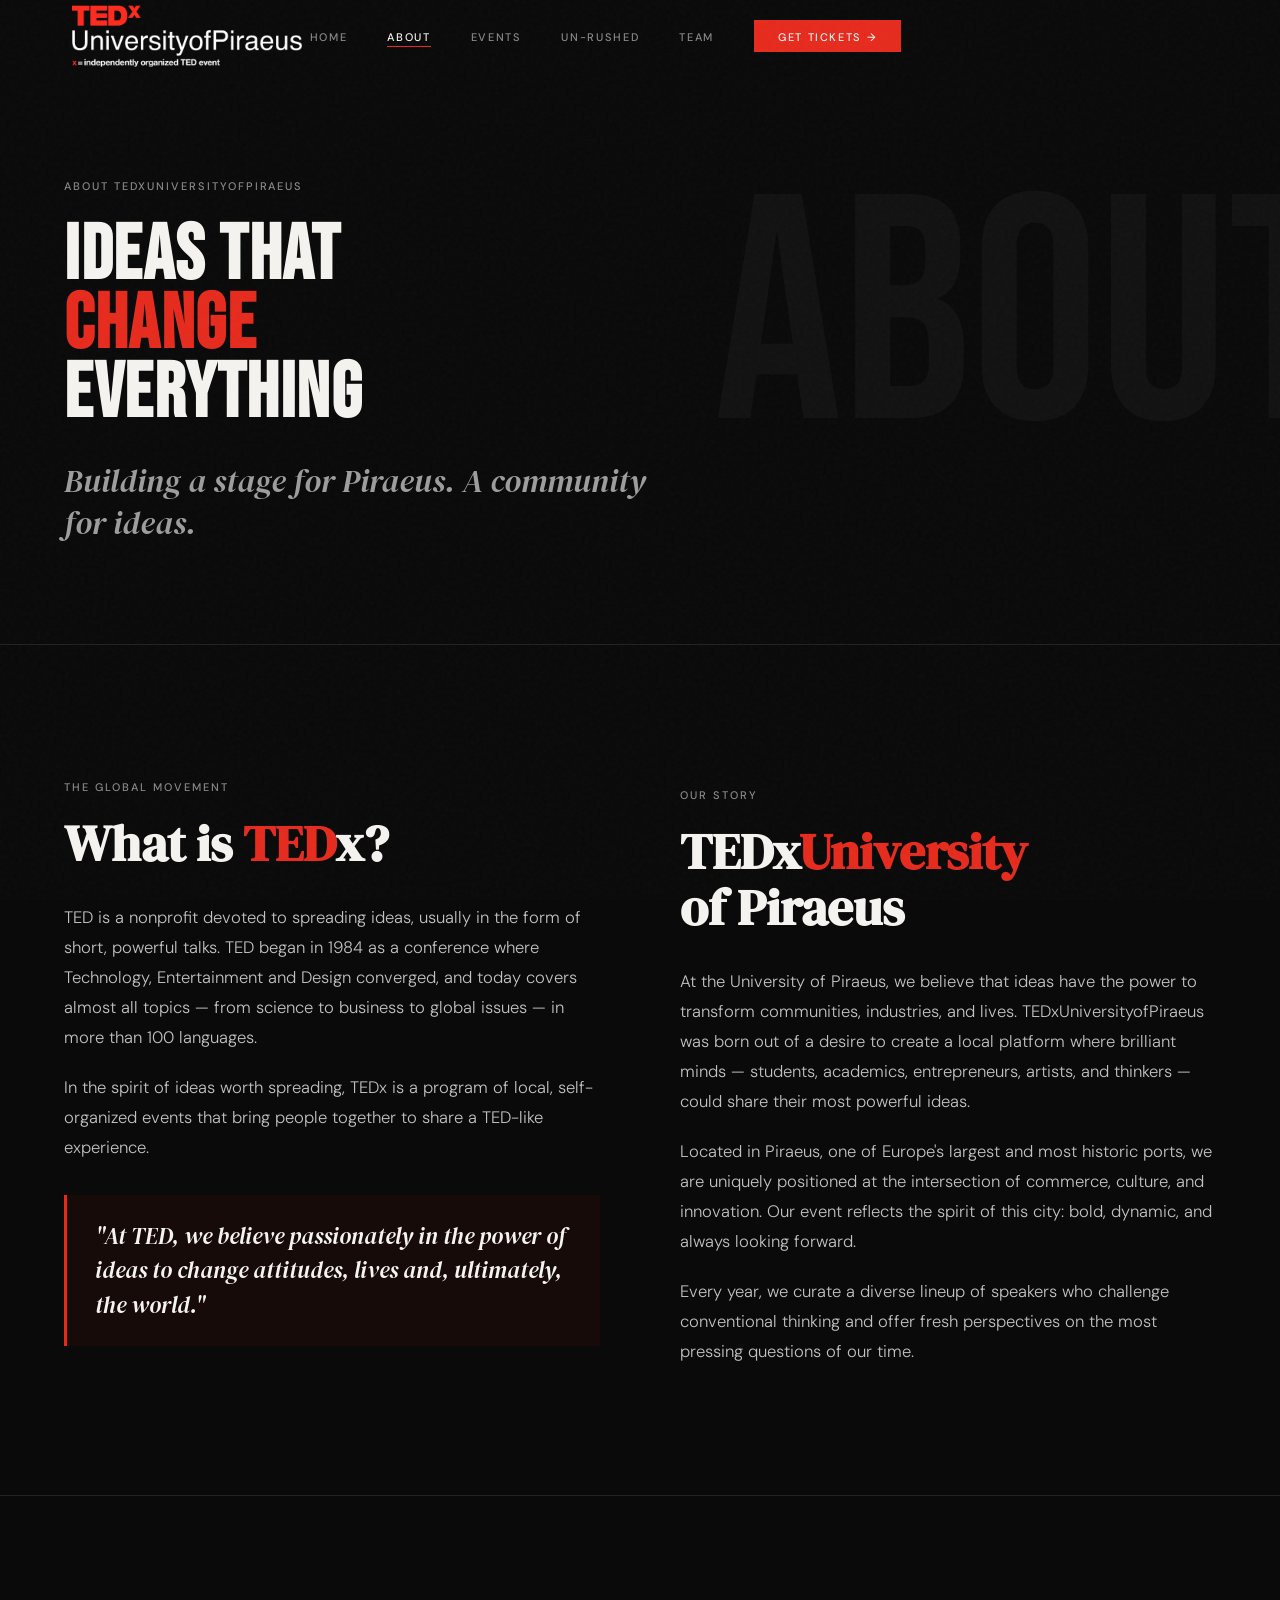
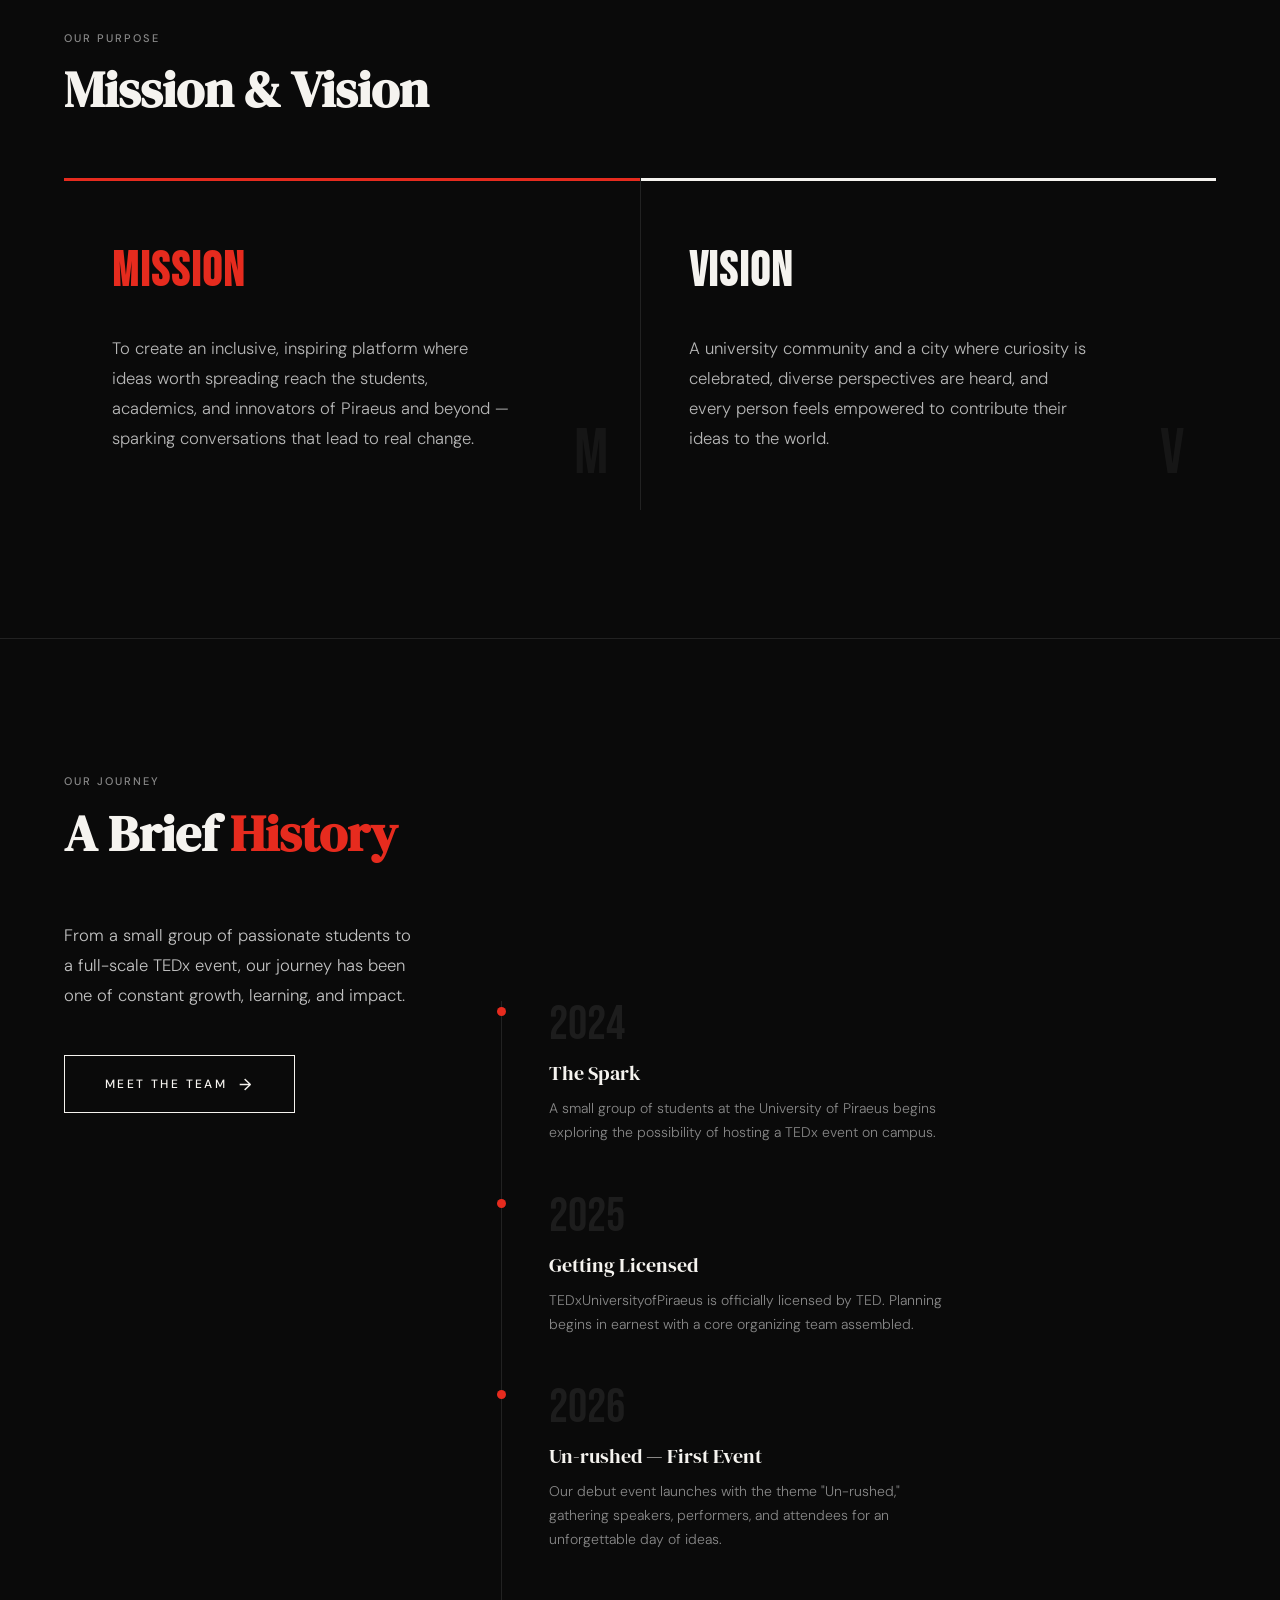
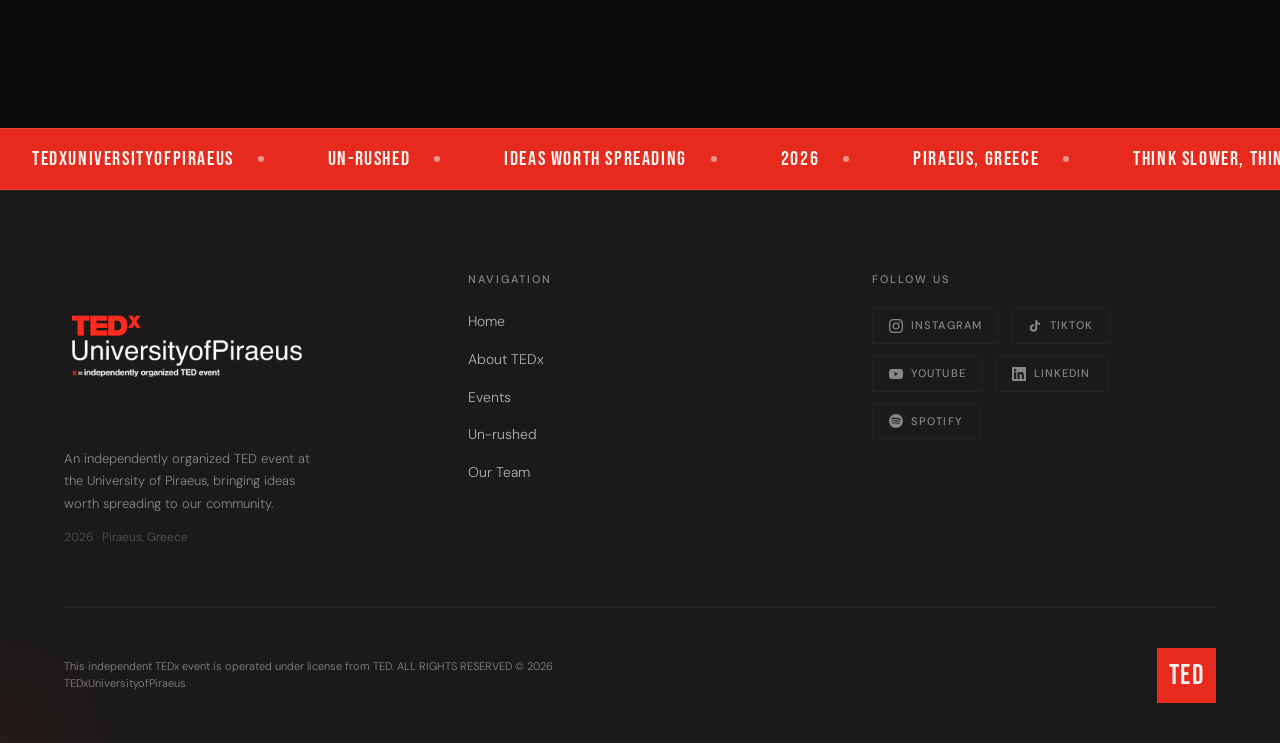
==== about.html @ e79e57e8 "Merge pull request #1 from giorgosfyls/main Add uploaded files CSS" ====
<!DOCTYPE html>
<html lang="el">
<head>
  <meta charset="UTF-8">
  <meta name="viewport" content="width=device-width, initial-scale=1.0">
  <title>About — TEDxUniversityofPiraeus 2026</title>
  <link rel="stylesheet" href="css/style.css">
  <link rel="stylesheet" href="css/about.css">
</head>
<body>

<div id="nav-placeholder"></div>

<!-- ── PAGE HERO ── -->
<section class="about-hero">
  <div class="about-hero-bg">ABOUT</div>
  <div class="container">
    <span class="t-label anim-fade-up">About TEDxUniversityofPiraeus</span>
    <h1 class="t-title anim-fade-up anim-delay-2" style="margin-top:24px; max-width:800px;">
      Ideas That<br><span style="color:var(--red);">Change</span><br>Everything
    </h1>
    <p class="t-subheading anim-fade-up anim-delay-3" style="margin-top:32px; max-width:600px; color:rgba(255,255,255,0.6);">
      Building a stage for Piraeus. A community for ideas.
    </p>
  </div>
</section>

<!-- ── WHAT IS TEDx ── -->
<section class="tedx-explain section">
  <div class="container">
    <div class="tedx-explain-grid">
      <div class="tedx-explain-left reveal">
        <span class="t-label">The Global Movement</span>
        <h2 class="t-heading" style="margin-top:16px;">What is <span style="color:var(--red);">TED</span>x?</h2>
        <p>TED is a nonprofit devoted to spreading ideas, usually in the form of short, powerful talks. TED began in 1984 as a conference where Technology, Entertainment and Design converged, and today covers almost all topics — from science to business to global issues — in more than 100 languages.</p>
        <p>In the spirit of ideas worth spreading, TEDx is a program of local, self-organized events that bring people together to share a TED-like experience.</p>
        <div class="tedx-highlight-box">
          <p>"At TED, we believe passionately in the power of ideas to change attitudes, lives and, ultimately, the world."</p>
        </div>
      </div>

      <div class="tedx-explain-right reveal" style="padding-top:8px;">
        <span class="t-label">Our Story</span>
        <h2 class="t-heading" style="margin-top:16px; margin-bottom:32px;">TEDx<span style="color:var(--red);">University</span><br>of Piraeus</h2>

        <p style="font-size:clamp(15px,1.3vw,18px);line-height:1.8;color:rgba(255,255,255,0.75);margin-bottom:20px;">
          At the University of Piraeus, we believe that ideas have the power to transform communities, industries, and lives. TEDxUniversityofPiraeus was born out of a desire to create a local platform where brilliant minds — students, academics, entrepreneurs, artists, and thinkers — could share their most powerful ideas.
        </p>
        <p style="font-size:clamp(15px,1.3vw,18px);line-height:1.8;color:rgba(255,255,255,0.75);margin-bottom:20px;">
          Located in Piraeus, one of Europe's largest and most historic ports, we are uniquely positioned at the intersection of commerce, culture, and innovation. Our event reflects the spirit of this city: bold, dynamic, and always looking forward.
        </p>
        <p style="font-size:clamp(15px,1.3vw,18px);line-height:1.8;color:rgba(255,255,255,0.75);">
          Every year, we curate a diverse lineup of speakers who challenge conventional thinking and offer fresh perspectives on the most pressing questions of our time.
        </p>
      </div>
    </div>
  </div>
</section>

<!-- ── MISSION & VISION ── -->
<section class="mission-vision section">
  <div class="container">
    <div class="reveal">
      <span class="t-label">Our Purpose</span>
      <h2 class="t-heading" style="margin-top:12px;">Mission & Vision</h2>
    </div>

    <div class="mv-grid">
      <div class="mv-card reveal">
        <div class="mv-card-icon">M</div>
        <h3>Mission</h3>
        <p>To create an inclusive, inspiring platform where ideas worth spreading reach the students, academics, and innovators of Piraeus and beyond — sparking conversations that lead to real change.</p>
      </div>
      <div class="mv-card reveal">
        <div class="mv-card-icon">V</div>
        <h3>Vision</h3>
        <p>A university community and a city where curiosity is celebrated, diverse perspectives are heard, and every person feels empowered to contribute their ideas to the world.</p>
      </div>
    </div>
  </div>
</section>

<!-- ── HISTORY ── -->
<section class="history section">
  <div class="container">
    <div class="reveal">
      <span class="t-label">Our Journey</span>
      <h2 class="t-heading" style="margin-top:12px;">A Brief <span style="color:var(--red);">History</span></h2>
    </div>

    <div class="history-intro">
      <div class="reveal">
        <p>From a small group of passionate students to a full-scale TEDx event, our journey has been one of constant growth, learning, and impact.</p>
        <a href="team.html" class="btn btn-outline btn-arrow" style="margin-top:24px;">Meet the Team</a>
      </div>

      <div class="timeline reveal">
        <div class="timeline-item">
          <div class="timeline-year">2024</div>
          <div class="timeline-title">The Spark</div>
          <div class="timeline-desc">A small group of students at the University of Piraeus begins exploring the possibility of hosting a TEDx event on campus.</div>
        </div>
        <div class="timeline-item">
          <div class="timeline-year">2025</div>
          <div class="timeline-title">Getting Licensed</div>
          <div class="timeline-desc">TEDxUniversityofPiraeus is officially licensed by TED. Planning begins in earnest with a core organizing team assembled.</div>
        </div>
        <div class="timeline-item">
          <div class="timeline-year">2026</div>
          <div class="timeline-title">Un-rushed — First Event</div>
          <div class="timeline-desc">Our debut event launches with the theme "Un-rushed," gathering speakers, performers, and attendees for an unforgettable day of ideas.</div>
        </div>
      </div>
    </div>
  </div>
</section>

<div class="ticker">
  <div class="ticker-track">
    <span class="ticker-item">TEDxUniversityofPiraeus<span class="ticker-dot"></span></span>
    <span class="ticker-item">Un-rushed<span class="ticker-dot"></span></span>
    <span class="ticker-item">Ideas Worth Spreading<span class="ticker-dot"></span></span>
    <span class="ticker-item">2026<span class="ticker-dot"></span></span>
    <span class="ticker-item">Piraeus, Greece<span class="ticker-dot"></span></span>
    <span class="ticker-item">Think Slower, Think Deeper<span class="ticker-dot"></span></span>
  </div>
</div>

<div id="footer-placeholder"></div>

<script src="js/components.js"></script>
<script src="js/main.js"></script>
</body>
</html>
---- css/style.css ----
/* =========================================
   TEDxUniversityofPiraeus — Design System
   ========================================= */

@import url('https://fonts.googleapis.com/css2?family=Bebas+Neue&family=DM+Serif+Display:ital@0;1&family=DM+Sans:ital,opsz,wght@0,9..40,300;0,9..40,400;0,9..40,500;1,9..40,300&display=swap');

:root {
  --red: #E62B1E;
  --black: #0A0A0A;
  --white: #F5F3EF;
  --gray: #1A1A1A;
  --gray-mid: #2E2E2E;
  --gray-light: #888;
  --gray-line: #222;

  --font-display: 'Bebas Neue', sans-serif;
  --font-serif: 'DM Serif Display', serif;
  --font-body: 'DM Sans', sans-serif;

  --nav-height: 72px;
  --max-width: 1400px;
  --section-pad: clamp(80px, 10vw, 160px);
}

*, *::before, *::after {
  box-sizing: border-box;
  margin: 0;
  padding: 0;
}

html {
  scroll-behavior: smooth;
  font-size: 16px;
}

/* Logo Image Custom Styles */
.nav-logo-link {
  display: flex;
  align-items: center;
  gap: 8px;
  text-decoration: none;
}

.nav-logo-img {
  padding: 8px;
  height: 150px;
  width: auto;
  display: block;
}

body {
  background: var(--black);
  color: var(--white);
  font-family: var(--font-body);
  font-weight: 300;
  line-height: 1.6;
  overflow-x: hidden;
  cursor: default;
}

::selection {
  background: var(--red);
  color: var(--white);
}

a {
  color: inherit;
  text-decoration: none;
}

img {
  max-width: 100%;
  display: block;
}

/* =========================================
   SCROLLBAR
   ========================================= */
::-webkit-scrollbar { width: 4px; }
::-webkit-scrollbar-track { background: var(--black); }
::-webkit-scrollbar-thumb { background: var(--red); }

/* =========================================
   TYPOGRAPHY SCALE
   ========================================= */
.t-hero {
  font-family: var(--font-display);
  font-size: clamp(72px, 14vw, 220px);
  line-height: 0.88;
  letter-spacing: -0.01em;
  text-transform: uppercase;
}

.t-title {
  font-family: var(--font-display);
  font-size: clamp(40px, 6vw, 100px);
  line-height: 0.9;
  letter-spacing: 0.02em;
  text-transform: uppercase;
}

.t-heading {
  font-family: var(--font-serif);
  font-size: clamp(28px, 4vw, 56px);
  line-height: 1.1;
}

.t-subheading {
  font-family: var(--font-serif);
  font-style: italic;
  font-size: clamp(20px, 2.5vw, 32px);
  line-height: 1.3;
}

.t-label {
  font-family: var(--font-body);
  font-size: 11px;
  font-weight: 500;
  letter-spacing: 0.18em;
  text-transform: uppercase;
  color: var(--gray-light);
}

.t-body {
  font-family: var(--font-body);
  font-size: clamp(15px, 1.2vw, 18px);
  line-height: 1.75;
  font-weight: 300;
}

/* =========================================
   LAYOUT UTILITIES
   ========================================= */
.container {
  max-width: var(--max-width);
  margin: 0 auto;
  padding: 0 clamp(20px, 5vw, 80px);
}

.section {
  padding: var(--section-pad) 0;
}

.grid-2 {
  display: grid;
  grid-template-columns: 1fr 1fr;
  gap: 40px;
}

.grid-3 {
  display: grid;
  grid-template-columns: repeat(3, 1fr);
  gap: 24px;
}

.flex-between {
  display: flex;
  justify-content: space-between;
  align-items: center;
}

/* =========================================
   NAVBAR
   ========================================= */
.navbar {
  position: fixed;
  top: 0;
  left: 0;
  right: 0;
  z-index: 1000;
  height: var(--nav-height);
  display: flex;
  align-items: center;
  padding: 0 clamp(20px, 5vw, 80px);
  transition: background 0.4s ease, border-color 0.4s ease;
  border-bottom: 1px solid transparent;
}

.navbar.scrolled {
  background: rgba(10, 10, 10, 0.95);
  backdrop-filter: blur(12px);
  border-color: var(--gray-line);
}

.nav-logo {
  display: flex;
  align-items: center;
  gap: 12px;
}

.nav-logo-ted {
  background: var(--red);
  color: var(--white);
  font-family: var(--font-display);
  font-size: 18px;
  letter-spacing: 0.05em;
  padding: 4px 10px 2px;
  line-height: 1;
}

.nav-logo-x {
  font-family: var(--font-display);
  font-size: 22px;
  color: var(--white);
  letter-spacing: 0.1em;
}

.nav-logo-name {
  font-family: var(--font-body);
  font-size: 11px;
  font-weight: 500;
  letter-spacing: 0.12em;
  text-transform: uppercase;
  color: var(--gray-light);
  line-height: 1.3;
  max-width: 120px;
}

.nav-links {
  display: flex;
  align-items: center;
  gap: 40px;
  list-style: none;
}

.nav-links a {
  font-size: 11px;
  font-weight: 500;
  letter-spacing: 0.15em;
  text-transform: uppercase;
  color: var(--gray-light);
  transition: color 0.2s;
  position: relative;
}

.nav-links a::after {
  content: '';
  position: absolute;
  bottom: -3px;
  left: 0;
  width: 0;
  height: 1px;
  background: var(--red);
  transition: width 0.3s ease;
}

.nav-links a:hover,
.nav-links a.active {
  color: var(--white);
}

.nav-links a:hover::after,
.nav-links a.active::after {
  width: 100%;
}

.nav-cta {
  background: var(--red);
  color: var(--white) !important;
  padding: 10px 24px 8px !important;
  font-size: 11px;
  letter-spacing: 0.15em;
  text-transform: uppercase;
  font-weight: 500;
  transition: background 0.2s !important;
}

.nav-cta::after { display: none !important; }
.nav-cta:hover { background: #c0241a !important; color: var(--white) !important; }

/* Hamburger */
.nav-hamburger {
  display: none;
  flex-direction: column;
  gap: 5px;
  cursor: pointer;
  padding: 8px;
  background: none;
  border: none;
}

.nav-hamburger span {
  display: block;
  width: 24px;
  height: 1.5px;
  background: var(--white);
  transition: all 0.3s ease;
}

.nav-hamburger.open span:nth-child(1) { transform: translateY(6.5px) rotate(45deg); }
.nav-hamburger.open span:nth-child(2) { opacity: 0; }
.nav-hamburger.open span:nth-child(3) { transform: translateY(-6.5px) rotate(-45deg); }

/* Mobile menu */
.nav-mobile {
  display: none;
  position: fixed;
  top: var(--nav-height);
  left: 0;
  right: 0;
  bottom: 0;
  background: var(--black);
  z-index: 999;
  padding: 60px clamp(20px, 5vw, 80px);
  flex-direction: column;
  gap: 32px;
  opacity: 0;
  pointer-events: none;
  transition: opacity 0.3s ease;
}

.nav-mobile.open {
  display: flex;
  opacity: 1;
  pointer-events: all;
}

.nav-mobile a {
  font-family: var(--font-display);
  font-size: clamp(48px, 10vw, 80px);
  letter-spacing: 0.04em;
  text-transform: uppercase;
  color: var(--white);
  transition: color 0.2s;
  line-height: 1;
}

.nav-mobile a:hover { color: var(--red); }

/* =========================================
   BUTTONS
   ========================================= */
.btn {
  display: inline-flex;
  align-items: center;
  gap: 12px;
  padding: 16px 40px 14px;
  font-family: var(--font-body);
  font-size: 12px;
  font-weight: 500;
  letter-spacing: 0.2em;
  text-transform: uppercase;
  cursor: pointer;
  border: none;
  transition: all 0.3s ease;
  position: relative;
  overflow: hidden;
}

.btn-primary {
  background: var(--red);
  color: var(--white);
}

.btn-primary:hover {
  background: #c0241a;
  transform: translateY(-2px);
}

.btn-outline {
  background: transparent;
  color: var(--white);
  border: 1px solid var(--white);
}

.btn-outline:hover {
  background: var(--white);
  color: var(--black);
  transform: translateY(-2px);
}

.btn-arrow::after {
  content: '→';
  font-size: 16px;
  transition: transform 0.2s;
}

.btn-arrow:hover::after {
  transform: translateX(4px);
}

/* =========================================
   DIVIDER
   ========================================= */
.divider {
  width: 100%;
  height: 1px;
  background: var(--gray-line);
}

/* =========================================
   RED ACCENT LINE
   ========================================= */
.red-line {
  display: block;
  width: 48px;
  height: 3px;
  background: var(--red);
  margin-bottom: 24px;
}

/* =========================================
   SECTION LABEL
   ========================================= */
.section-label {
  display: flex;
  align-items: center;
  gap: 16px;
  margin-bottom: 48px;
}

.section-label::before {
  content: '';
  display: block;
  width: 32px;
  height: 2px;
  background: var(--red);
}

/* =========================================
   CARDS
   ========================================= */
.card {
  border: 1px solid var(--gray-line);
  padding: 40px 32px;
  position: relative;
  overflow: hidden;
  transition: border-color 0.3s ease, transform 0.3s ease;
}

.card::before {
  content: '';
  position: absolute;
  top: 0;
  left: 0;
  width: 3px;
  height: 0;
  background: var(--red);
  transition: height 0.4s ease;
}

.card:hover {
  border-color: var(--gray-mid);
  transform: translateY(-4px);
}

.card:hover::before {
  height: 100%;
}

/* =========================================
   FOOTER
   ========================================= */
.footer {
  background: var(--gray);
  border-top: 1px solid var(--gray-line);
  padding: 80px 0 40px;
}

.footer-top {
  display: grid;
  grid-template-columns: 1fr 1fr 1fr;
  gap: 60px;
  padding-bottom: 60px;
  border-bottom: 1px solid var(--gray-line);
  margin-bottom: 40px;
}

.footer-brand .nav-logo {
  margin-bottom: 20px;
}

.footer-brand p {
  font-size: 13px;
  color: var(--gray-light);
  line-height: 1.7;
  max-width: 260px;
}

.footer-nav h4 {
  font-size: 11px;
  font-weight: 500;
  letter-spacing: 0.18em;
  text-transform: uppercase;
  color: var(--gray-light);
  margin-bottom: 20px;
}

.footer-nav ul {
  list-style: none;
  display: flex;
  flex-direction: column;
  gap: 12px;
}

.footer-nav ul a {
  font-size: 14px;
  color: var(--white);
  opacity: 0.7;
  transition: opacity 0.2s, color 0.2s;
}

.footer-nav ul a:hover {
  opacity: 1;
  color: var(--red);
}

.footer-social h4 {
  font-size: 11px;
  font-weight: 500;
  letter-spacing: 0.18em;
  text-transform: uppercase;
  color: var(--gray-light);
  margin-bottom: 20px;
}

.social-links {
  display: flex;
  flex-wrap: wrap;
  gap: 12px;
}

.social-link {
  display: flex;
  align-items: center;
  gap: 8px;
  padding: 8px 16px;
  border: 1px solid var(--gray-line);
  font-size: 11px;
  font-weight: 500;
  letter-spacing: 0.1em;
  text-transform: uppercase;
  color: var(--gray-light);
  transition: all 0.2s;
}

.social-link:hover {
  border-color: var(--red);
  color: var(--white);
  background: rgba(230, 43, 30, 0.1);
}

.footer-bottom {
  display: flex;
  justify-content: space-between;
  align-items: center;
  gap: 20px;
  flex-wrap: wrap;
}

.footer-copy {
  font-size: 11px;
  color: var(--gray-light);
  line-height: 1.6;
  max-width: 600px;
}

.footer-ted-badge {
  background: var(--red);
  color: var(--white);
  font-family: var(--font-display);
  font-size: 28px;
  padding: 6px 12px 4px;
  letter-spacing: 0.05em;
  flex-shrink: 0;
}

/* =========================================
   PAGE HERO (inner pages)
   ========================================= */
.page-hero {
  padding-top: calc(var(--nav-height) + 80px);
  padding-bottom: 80px;
  border-bottom: 1px solid var(--gray-line);
  position: relative;
  overflow: hidden;
}

.page-hero-bg-text {
  position: absolute;
  right: -2%;
  top: 50%;
  transform: translateY(-50%);
  font-family: var(--font-display);
  font-size: clamp(120px, 20vw, 300px);
  color: rgba(255,255,255,0.03);
  line-height: 1;
  pointer-events: none;
  user-select: none;
  white-space: nowrap;
}

/* =========================================
   ANIMATIONS
   ========================================= */
@keyframes fadeUp {
  from { opacity: 0; transform: translateY(30px); }
  to { opacity: 1; transform: translateY(0); }
}

@keyframes fadeIn {
  from { opacity: 0; }
  to { opacity: 1; }
}

@keyframes lineExpand {
  from { width: 0; }
  to { width: 100%; }
}

@keyframes tickerScroll {
  from { transform: translateX(0); }
  to { transform: translateX(-50%); }
}

.anim-fade-up {
  opacity: 0;
  animation: fadeUp 0.8s ease forwards;
}

.anim-delay-1 { animation-delay: 0.1s; }
.anim-delay-2 { animation-delay: 0.2s; }
.anim-delay-3 { animation-delay: 0.3s; }
.anim-delay-4 { animation-delay: 0.4s; }
.anim-delay-5 { animation-delay: 0.5s; }
.anim-delay-6 { animation-delay: 0.6s; }
.anim-delay-7 { animation-delay: 0.7s; }

/* Scroll reveal */
.reveal {
  opacity: 0;
  transform: translateY(40px);
  transition: opacity 0.7s ease, transform 0.7s ease;
}

.reveal.visible {
  opacity: 1;
  transform: translateY(0);
}

/* =========================================
   TICKER
   ========================================= */
.ticker {
  background: var(--red);
  overflow: hidden;
  padding: 14px 0;
  border-top: 1px solid rgba(255,255,255,0.1);
  border-bottom: 1px solid rgba(255,255,255,0.1);
}

.ticker-track {
  display: flex;
  gap: 0;
  animation: tickerScroll 20s linear infinite;
  white-space: nowrap;
}

.ticker-item {
  font-family: var(--font-display);
  font-size: 20px;
  letter-spacing: 0.08em;
  text-transform: uppercase;
  padding: 0 32px;
  display: flex;
  align-items: center;
  gap: 24px;
  color: var(--white);
}

.ticker-dot {
  width: 6px;
  height: 6px;
  border-radius: 50%;
  background: rgba(255,255,255,0.5);
  flex-shrink: 0;
}

/* =========================================
   NOISE OVERLAY
   ========================================= */
body::after {
  content: '';
  position: fixed;
  inset: 0;
  background-image: url("data:image/svg+xml,%3Csvg viewBox='0 0 256 256' xmlns='http://www.w3.org/2000/svg'%3E%3Cfilter id='noise'%3E%3CfeTurbulence type='fractalNoise' baseFrequency='0.9' numOctaves='4' stitchTiles='stitch'/%3E%3C/filter%3E%3Crect width='100%25' height='100%25' filter='url(%23noise)' opacity='1'/%3E%3C/svg%3E");
  opacity: 0.025;
  pointer-events: none;
  z-index: 9999;
}

/* =========================================
   RESPONSIVE
   ========================================= */
@media (max-width: 1024px) {
  .grid-3 { grid-template-columns: 1fr 1fr; }
  .footer-top { grid-template-columns: 1fr 1fr; }
  .footer-top > *:last-child { grid-column: 1 / -1; }
}

@media (max-width: 768px) {
  .grid-2, .grid-3 { grid-template-columns: 1fr; }
  .nav-links, .nav-cta-wrap { display: none; }
  .nav-hamburger { display: flex; }
  .footer-top { grid-template-columns: 1fr; gap: 40px; }
  .footer-bottom { flex-direction: column; align-items: flex-start; gap: 16px; }
}
---- css/about.css ----
.about-hero {
      padding-top: calc(var(--nav-height) + 100px);
      padding-bottom: 100px;
      border-bottom: 1px solid var(--gray-line);
      position: relative;
      overflow: hidden;
    }

    .about-hero-bg {
      position: absolute;
      right: -5%;
      top: 50%;
      transform: translateY(-50%);
      font-family: var(--font-display);
      font-size: clamp(160px, 25vw, 380px);
      color: rgba(255,255,255,0.03);
      line-height: 1;
      pointer-events: none;
      white-space: nowrap;
    }

    /* WHAT IS TEDx */
    .tedx-explain {
      padding: var(--section-pad) 0;
      border-bottom: 1px solid var(--gray-line);
    }

    .tedx-explain-grid {
      display: grid;
      grid-template-columns: 1fr 1fr;
      gap: 80px;
      align-items: start;
    }

    .tedx-explain-left h2 {
      margin-bottom: 32px;
    }

    .tedx-explain-left p {
      font-size: clamp(15px, 1.3vw, 18px);
      line-height: 1.8;
      color: rgba(255,255,255,0.75);
      margin-bottom: 20px;
    }

    .tedx-highlight-box {
      border-left: 3px solid var(--red);
      padding: 24px 28px;
      background: rgba(230, 43, 30, 0.06);
      margin-top: 32px;
    }

    .tedx-highlight-box p {
      font-family: var(--font-serif);
      font-style: italic;
      font-size: clamp(18px, 1.8vw, 24px);
      line-height: 1.5;
      color: var(--white);
      margin: 0;
    }

    /* About UniPiraeus */
    .about-unipiraeus {
      padding: var(--section-pad) 0;
      border-bottom: 1px solid var(--gray-line);
      background: rgba(255,255,255,0.01);
    }

    /* Mission Vision */
    .mission-vision {
      padding: var(--section-pad) 0;
      border-bottom: 1px solid var(--gray-line);
    }

    .mv-grid {
      display: grid;
      grid-template-columns: 1fr 1fr;
      gap: 1px;
      background: var(--gray-line);
      margin-top: 60px;
    }

    .mv-card {
      background: var(--black);
      padding: 56px 48px;
      position: relative;
      overflow: hidden;
    }

    .mv-card::before {
      content: '';
      position: absolute;
      top: 0;
      left: 0;
      right: 0;
      height: 3px;
    }

    .mv-card:first-child::before { background: var(--red); }
    .mv-card:last-child::before { background: var(--white); }

    .mv-card-icon {
      font-family: var(--font-display);
      font-size: 64px;
      color: rgba(255,255,255,0.05);
      line-height: 1;
      position: absolute;
      bottom: 24px;
      right: 32px;
    }

    .mv-card h3 {
      font-family: var(--font-display);
      font-size: 48px;
      letter-spacing: 0.04em;
      text-transform: uppercase;
      margin-bottom: 24px;
      color: var(--red);
    }

    .mv-card:last-child h3 { color: var(--white); }

    .mv-card p {
      font-size: clamp(15px, 1.3vw, 18px);
      line-height: 1.8;
      color: rgba(255,255,255,0.7);
      max-width: 400px;
    }

    /* History */
    .history {
      padding: var(--section-pad) 0;
    }

    .history-intro {
      display: grid;
      grid-template-columns: 1fr 2fr;
      gap: 80px;
      align-items: start;
      margin-top: 60px;
    }

    .history-intro p {
      font-size: clamp(15px, 1.3vw, 18px);
      line-height: 1.8;
      color: rgba(255,255,255,0.75);
      margin-bottom: 20px;
    }

    .timeline {
      margin-top: 80px;
      position: relative;
    }

    .timeline::before {
      content: '';
      position: absolute;
      left: 0;
      top: 0;
      bottom: 0;
      width: 1px;
      background: var(--gray-line);
    }

    .timeline-item {
      padding-left: 48px;
      padding-bottom: 48px;
      position: relative;
    }

    .timeline-item::before {
      content: '';
      position: absolute;
      left: -4px;
      top: 6px;
      width: 9px;
      height: 9px;
      border-radius: 50%;
      background: var(--red);
    }

    .timeline-year {
      font-family: var(--font-display);
      font-size: 48px;
      color: rgba(255,255,255,0.08);
      line-height: 1;
      margin-bottom: 8px;
    }

    .timeline-title {
      font-family: var(--font-serif);
      font-size: 20px;
      color: var(--white);
      margin-bottom: 8px;
    }

    .timeline-desc {
      font-size: 14px;
      color: var(--gray-light);
      line-height: 1.7;
      max-width: 400px;
    }

    @media (max-width: 768px) {
      .tedx-explain-grid { grid-template-columns: 1fr; gap: 48px; }
      .mv-grid { grid-template-columns: 1fr; }
      .history-intro { grid-template-columns: 1fr; gap: 40px; }
    }
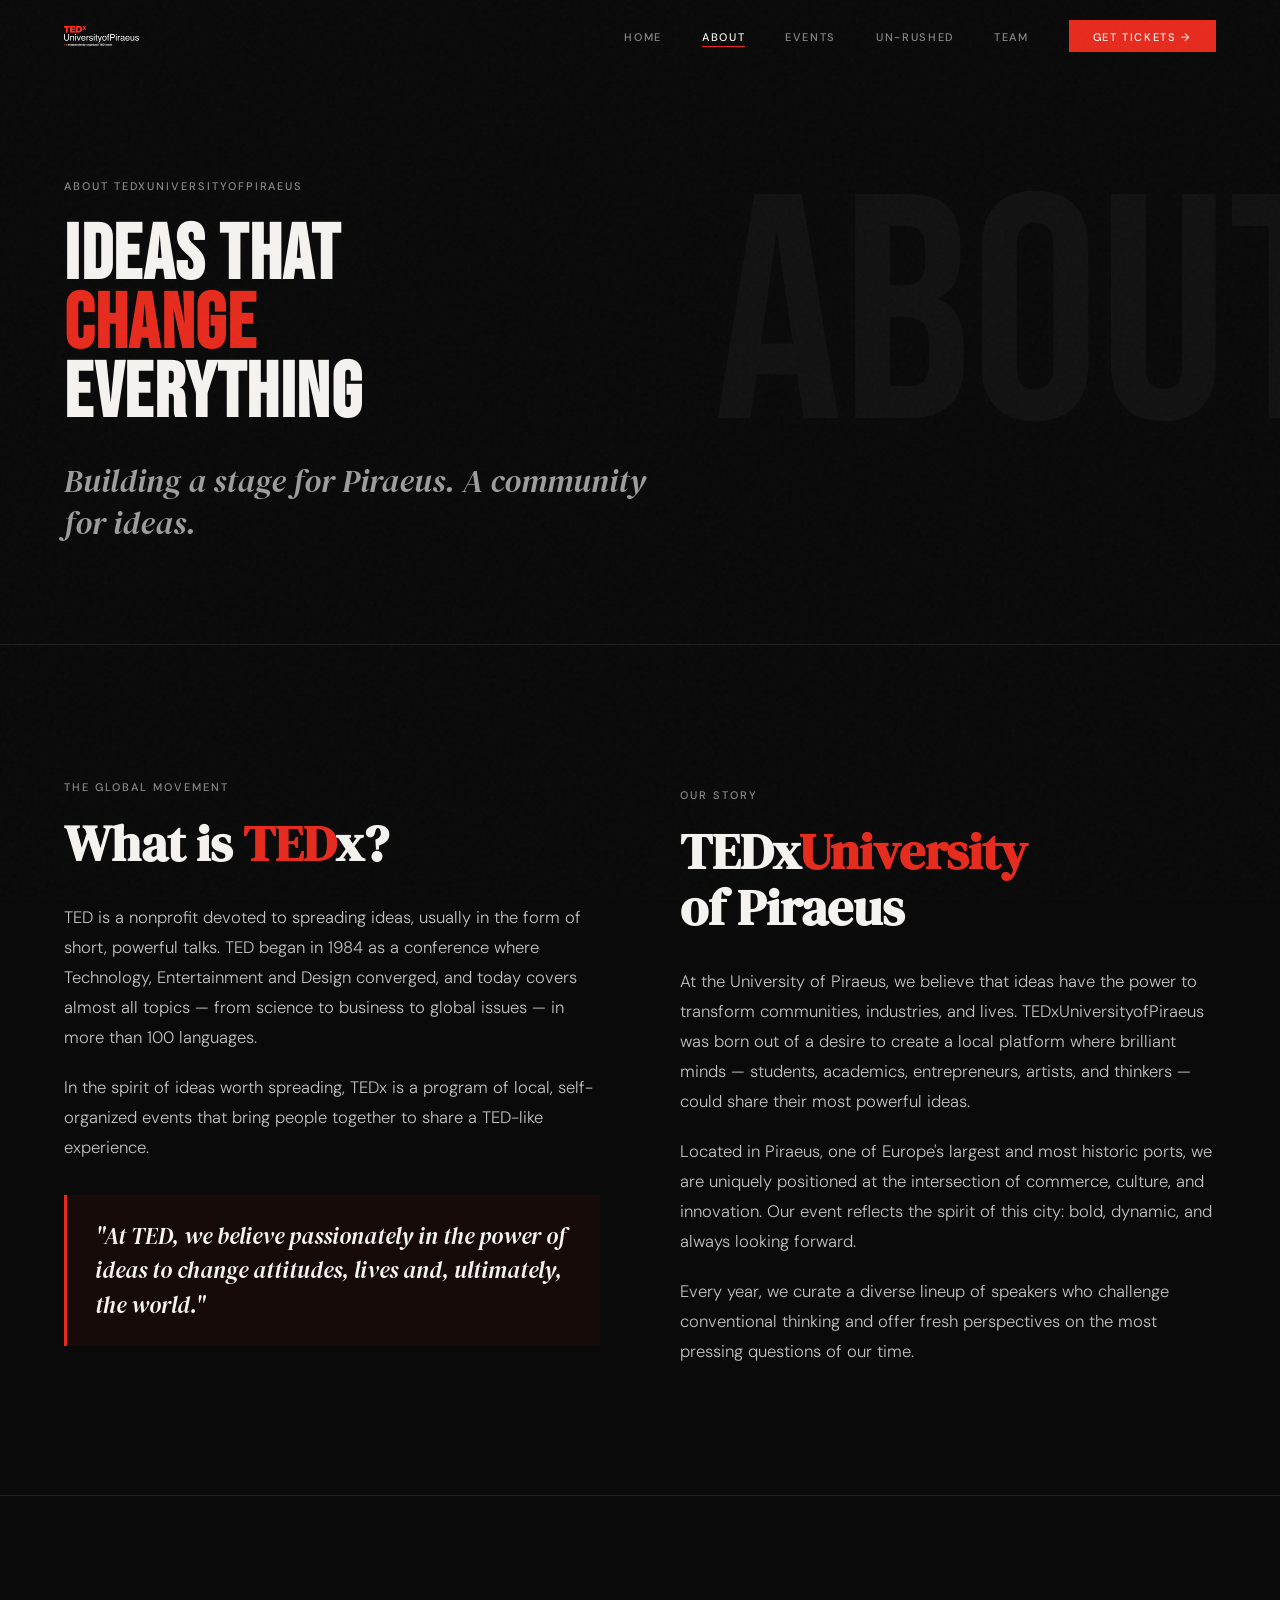
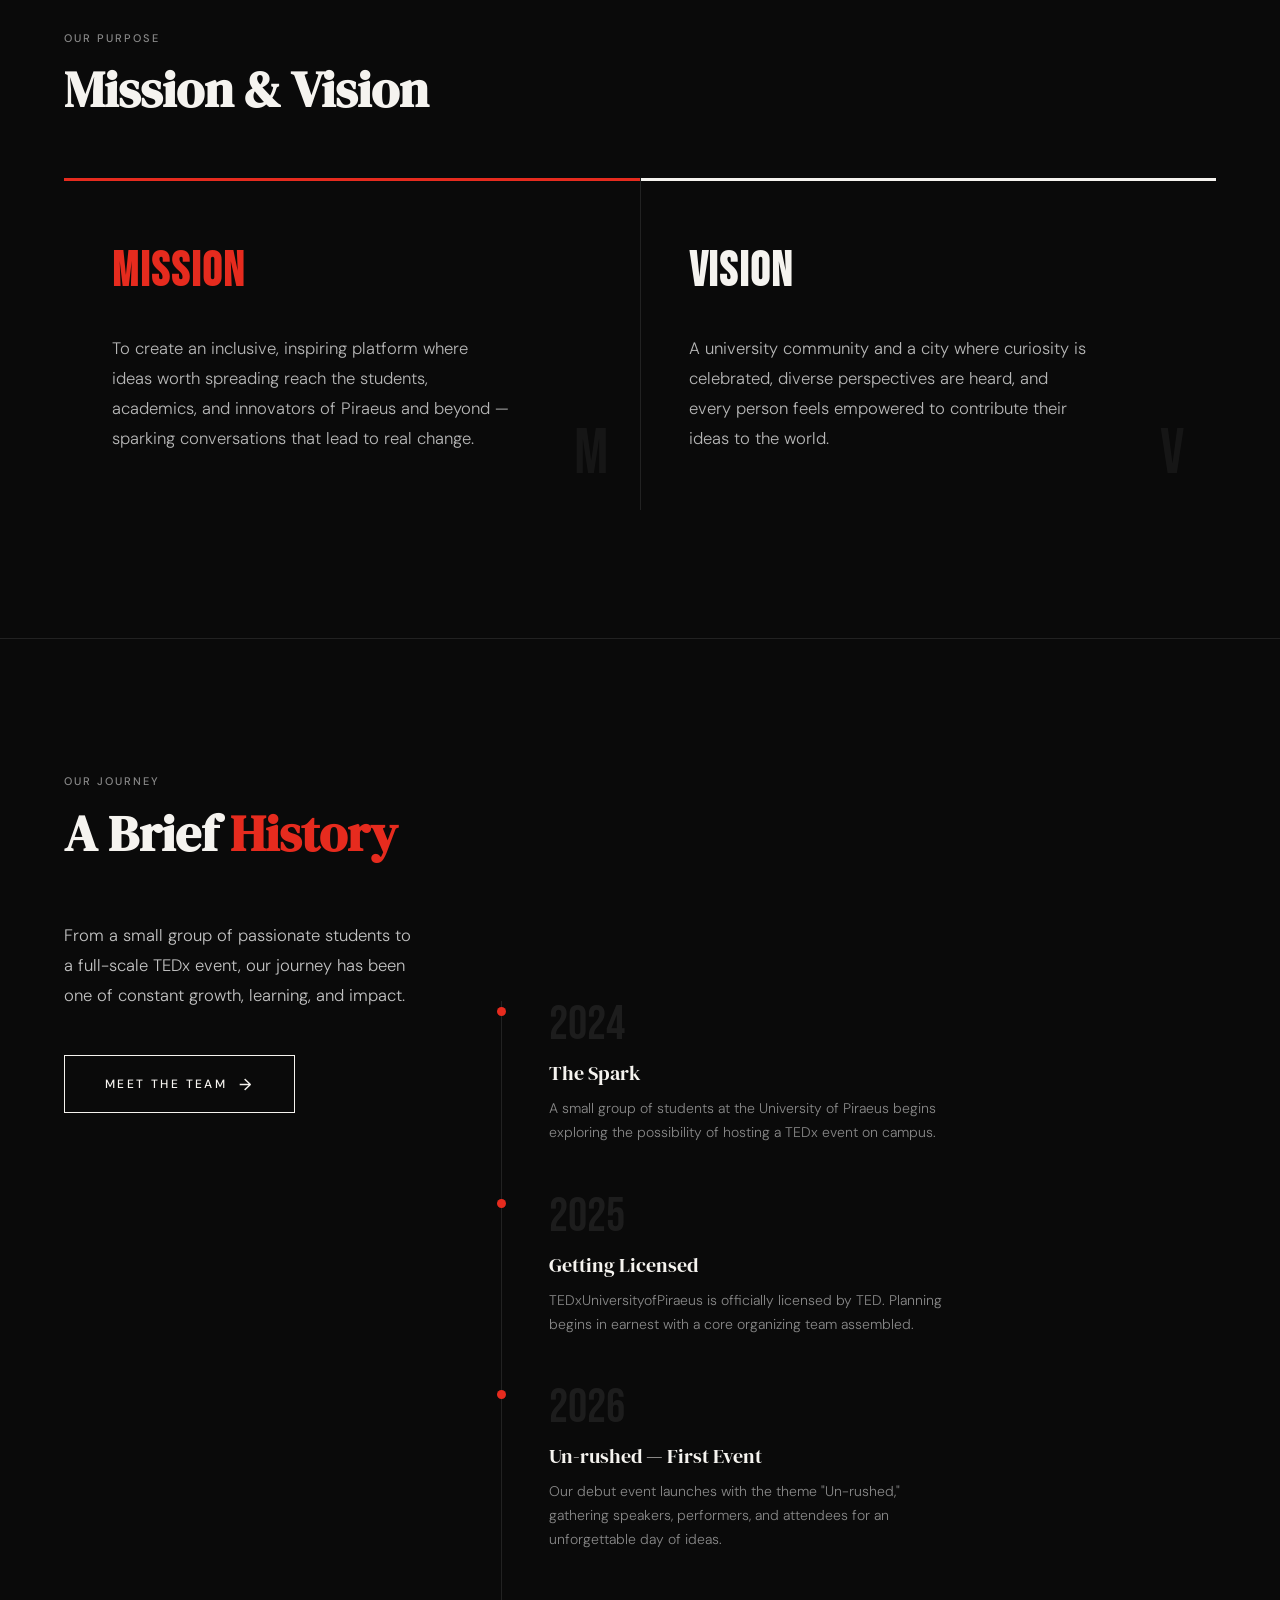
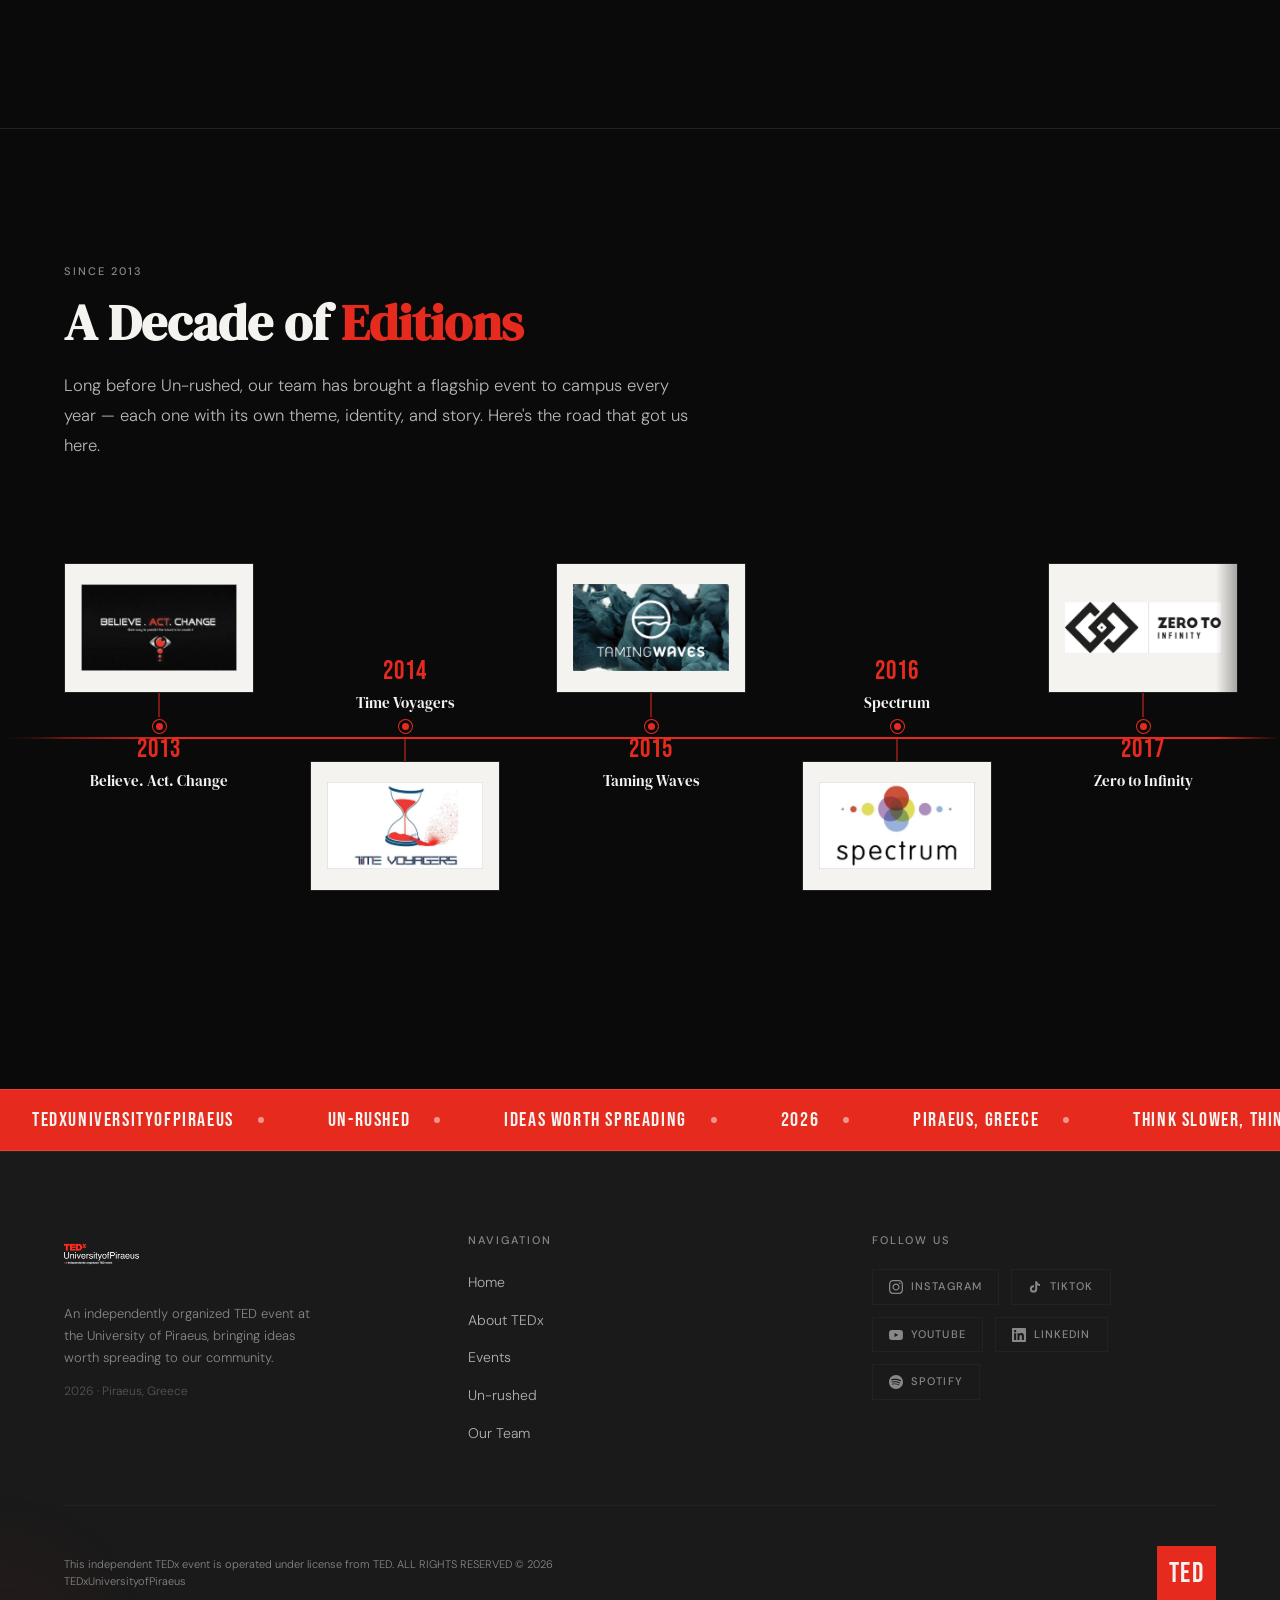
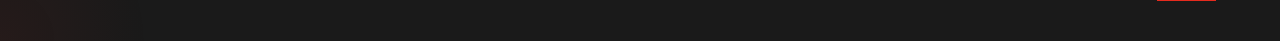
==== commit 6310dd8c: "team & timeline changes" ====
--- a/about.html
+++ b/about.html
@@ -115,6 +115,197 @@
   </div>
 </section>
 
+<!-- ── CHRONOLOGY ── -->
+<section class="chrono section">
+  <div class="container">
+    <div class="reveal chrono-heading">
+      <span class="t-label">Since 2013</span>
+      <h2 class="t-heading" style="margin-top:12px;">A Decade of <span style="color:var(--red);">Editions</span></h2>
+      <p>Long before Un-rushed, our team has brought a flagship event to campus every year — each one with its own theme, identity, and story. Here's the road that got us here.</p>
+    </div>
+  </div>
+
+  <div class="chrono-scroll reveal">
+    <div class="chrono-track">
+      <div class="chrono-line"></div>
+
+      <div class="chrono-item">
+        <div class="chrono-slot chrono-slot-top">
+          <div class="chrono-card"><img src="images/timeline/2013.jpg" alt="Believe. Act. Change — 2013" loading="lazy"></div>
+          <div class="chrono-stem"></div>
+        </div>
+        <div class="chrono-dot-row"><div class="chrono-dot"></div></div>
+        <div class="chrono-slot chrono-slot-bottom">
+          <div class="chrono-label">
+            <div class="chrono-year">2013</div>
+            <div class="chrono-caption">Believe. Act. Change</div>
+          </div>
+        </div>
+      </div>
+
+      <div class="chrono-item">
+        <div class="chrono-slot chrono-slot-top">
+          <div class="chrono-label">
+            <div class="chrono-year">2014</div>
+            <div class="chrono-caption">Time Voyagers</div>
+          </div>
+        </div>
+        <div class="chrono-dot-row"><div class="chrono-dot"></div></div>
+        <div class="chrono-slot chrono-slot-bottom">
+          <div class="chrono-stem"></div>
+          <div class="chrono-card"><img src="images/timeline/2014.jpg" alt="Time Voyagers — 2014" loading="lazy"></div>
+        </div>
+      </div>
+
+      <div class="chrono-item">
+        <div class="chrono-slot chrono-slot-top">
+          <div class="chrono-card"><img src="images/timeline/2015.jpg" alt="Taming Waves — 2015" loading="lazy"></div>
+          <div class="chrono-stem"></div>
+        </div>
+        <div class="chrono-dot-row"><div class="chrono-dot"></div></div>
+        <div class="chrono-slot chrono-slot-bottom">
+          <div class="chrono-label">
+            <div class="chrono-year">2015</div>
+            <div class="chrono-caption">Taming Waves</div>
+          </div>
+        </div>
+      </div>
+
+      <div class="chrono-item">
+        <div class="chrono-slot chrono-slot-top">
+          <div class="chrono-label">
+            <div class="chrono-year">2016</div>
+            <div class="chrono-caption">Spectrum</div>
+          </div>
+        </div>
+        <div class="chrono-dot-row"><div class="chrono-dot"></div></div>
+        <div class="chrono-slot chrono-slot-bottom">
+          <div class="chrono-stem"></div>
+          <div class="chrono-card"><img src="images/timeline/2016.jpg" alt="Spectrum — 2016" loading="lazy"></div>
+        </div>
+      </div>
+
+      <div class="chrono-item">
+        <div class="chrono-slot chrono-slot-top">
+          <div class="chrono-card"><img src="images/timeline/2017.jpg" alt="Zero to Infinity — 2017" loading="lazy"></div>
+          <div class="chrono-stem"></div>
+        </div>
+        <div class="chrono-dot-row"><div class="chrono-dot"></div></div>
+        <div class="chrono-slot chrono-slot-bottom">
+          <div class="chrono-label">
+            <div class="chrono-year">2017</div>
+            <div class="chrono-caption">Zero to Infinity</div>
+          </div>
+        </div>
+      </div>
+
+      <div class="chrono-item">
+        <div class="chrono-slot chrono-slot-top">
+          <div class="chrono-label">
+            <div class="chrono-year">2018</div>
+            <div class="chrono-caption">Sonder</div>
+          </div>
+        </div>
+        <div class="chrono-dot-row"><div class="chrono-dot"></div></div>
+        <div class="chrono-slot chrono-slot-bottom">
+          <div class="chrono-stem"></div>
+          <div class="chrono-card"><img src="images/timeline/2018.jpg" alt="Sonder — 2018" loading="lazy"></div>
+        </div>
+      </div>
+
+      <div class="chrono-item">
+        <div class="chrono-slot chrono-slot-top">
+          <div class="chrono-card"><img src="images/timeline/2019.jpg" alt="Switch Perspective — 2019" loading="lazy"></div>
+          <div class="chrono-stem"></div>
+        </div>
+        <div class="chrono-dot-row"><div class="chrono-dot"></div></div>
+        <div class="chrono-slot chrono-slot-bottom">
+          <div class="chrono-label">
+            <div class="chrono-year">2019</div>
+            <div class="chrono-caption">Switch Perspective</div>
+            <div class="chrono-sub">Ίδρυμα Μιχάλης Κακογιάννης</div>
+          </div>
+        </div>
+      </div>
+
+      <div class="chrono-item">
+        <div class="chrono-slot chrono-slot-top">
+          <div class="chrono-label">
+            <div class="chrono-year">2020</div>
+            <div class="chrono-caption">Momentum</div>
+            <div class="chrono-sub">Live Streaming</div>
+          </div>
+        </div>
+        <div class="chrono-dot-row"><div class="chrono-dot"></div></div>
+        <div class="chrono-slot chrono-slot-bottom">
+          <div class="chrono-stem"></div>
+          <div class="chrono-card"><img src="images/timeline/2020.jpg" alt="Momentum — 2020" loading="lazy"></div>
+        </div>
+      </div>
+
+      <div class="chrono-item">
+        <div class="chrono-slot chrono-slot-top">
+          <div class="chrono-card"><img src="images/timeline/2021.jpg" alt="Silver Lining — 2021" loading="lazy"></div>
+          <div class="chrono-stem"></div>
+        </div>
+        <div class="chrono-dot-row"><div class="chrono-dot"></div></div>
+        <div class="chrono-slot chrono-slot-bottom">
+          <div class="chrono-label">
+            <div class="chrono-year">2021</div>
+            <div class="chrono-caption">Silver Lining</div>
+            <div class="chrono-sub">Ίδρυμα Μιχάλης Κακογιάννης · Hybrid (Live Streaming)</div>
+          </div>
+        </div>
+      </div>
+
+      <div class="chrono-item">
+        <div class="chrono-slot chrono-slot-top">
+          <div class="chrono-label">
+            <div class="chrono-year">2022</div>
+            <div class="chrono-caption">Against the Clock</div>
+            <div class="chrono-sub">Στάδιο Ειρήνης και Φιλίας (ΣΕΦ)</div>
+          </div>
+        </div>
+        <div class="chrono-dot-row"><div class="chrono-dot"></div></div>
+        <div class="chrono-slot chrono-slot-bottom">
+          <div class="chrono-stem"></div>
+          <div class="chrono-card"><img src="images/timeline/2022.jpg" alt="Against the Clock — 2022" loading="lazy"></div>
+        </div>
+      </div>
+
+      <div class="chrono-item">
+        <div class="chrono-slot chrono-slot-top">
+          <div class="chrono-card"><img src="images/timeline/2023.jpg" alt="Θεμιστόκλειο Συγκρότημα — 2023" loading="lazy"></div>
+          <div class="chrono-stem"></div>
+        </div>
+        <div class="chrono-dot-row"><div class="chrono-dot"></div></div>
+        <div class="chrono-slot chrono-slot-bottom">
+          <div class="chrono-label">
+            <div class="chrono-year">2023</div>
+            <div class="chrono-caption">Θεμιστόκλειο Συγκρότημα</div>
+          </div>
+        </div>
+      </div>
+
+      <div class="chrono-item">
+        <div class="chrono-slot chrono-slot-top">
+          <div class="chrono-label">
+            <div class="chrono-year">2025</div>
+            <div class="chrono-caption">Αντανάκλαση</div>
+            <div class="chrono-sub">Στάδιο Ειρήνης και Φιλίας (ΣΕΦ)</div>
+          </div>
+        </div>
+        <div class="chrono-dot-row"><div class="chrono-dot"></div></div>
+        <div class="chrono-slot chrono-slot-bottom">
+          <div class="chrono-stem"></div>
+          <div class="chrono-card"><img src="images/timeline/2025.jpg" alt="Αντανάκλαση — 2025" loading="lazy"></div>
+        </div>
+      </div>
+
+    </div>
+  </div>
+</section>
+
 <div class="ticker">
   <div class="ticker-track">
     <span class="ticker-item">TEDxUniversityofPiraeus<span class="ticker-dot"></span></span>
--- a/css/style.css
+++ b/css/style.css
@@ -42,8 +42,7 @@
 }
 
 .nav-logo-img {
-  padding: 8px;
-  height: 150px;
+  height: 44px;
   width: auto;
   display: block;
 }
@@ -171,6 +170,8 @@
   height: var(--nav-height);
   display: flex;
   align-items: center;
+  justify-content: space-between;
+  gap: 24px;
   padding: 0 clamp(20px, 5vw, 80px);
   transition: background 0.4s ease, border-color 0.4s ease;
   border-bottom: 1px solid transparent;
--- a/css/about.css
+++ b/css/about.css
@@ -201,8 +201,167 @@
       max-width: 400px;
     }
 
+    /* ── CHRONOLOGY ── */
+    .chrono {
+      padding: var(--section-pad) 0;
+      border-top: 1px solid var(--gray-line);
+      overflow: hidden;
+    }
+
+    .chrono-heading {
+      max-width: 640px;
+      margin-bottom: 16px;
+    }
+
+    .chrono-heading p {
+      margin-top: 20px;
+      font-size: clamp(15px, 1.3vw, 18px);
+      line-height: 1.8;
+      color: rgba(255,255,255,0.7);
+    }
+
+    .chrono-scroll {
+      overflow-x: auto;
+      overflow-y: hidden;
+      padding: 40px 0 24px;
+      -webkit-mask-image: linear-gradient(90deg, transparent 0, #000 clamp(20px,5vw,80px), #000 calc(100% - clamp(20px,5vw,80px)), transparent 100%);
+      mask-image: linear-gradient(90deg, transparent 0, #000 clamp(20px,5vw,80px), #000 calc(100% - clamp(20px,5vw,80px)), transparent 100%);
+    }
+
+    .chrono-track {
+      position: relative;
+      display: flex;
+      align-items: stretch;
+      gap: 56px;
+      width: max-content;
+      padding: 0 clamp(20px, 5vw, 80px);
+    }
+
+    .chrono-line {
+      position: absolute;
+      left: 0;
+      right: 0;
+      top: 220px;
+      height: 2px;
+      background: linear-gradient(90deg, rgba(230,43,30,0.15), var(--red) 6%, var(--red) 94%, rgba(230,43,30,0.15));
+      z-index: 0;
+    }
+
+    .chrono-line::after {
+      content: '';
+      position: absolute;
+      right: -1px;
+      top: 50%;
+      width: 10px;
+      height: 10px;
+      border-top: 2px solid var(--red);
+      border-right: 2px solid var(--red);
+      transform: translateY(-50%) rotate(45deg);
+    }
+
+    .chrono-item {
+      position: relative;
+      z-index: 1;
+      flex: 0 0 auto;
+      width: 190px;
+      display: flex;
+      flex-direction: column;
+    }
+
+    .chrono-slot {
+      height: 200px;
+      display: flex;
+      flex-direction: column;
+      align-items: center;
+    }
+
+    .chrono-slot-top { justify-content: flex-end; }
+    .chrono-slot-bottom { justify-content: flex-start; }
+
+    .chrono-dot-row {
+      height: 20px;
+      display: flex;
+      align-items: center;
+      justify-content: center;
+    }
+
+    .chrono-dot {
+      width: 13px;
+      height: 13px;
+      border-radius: 50%;
+      background: var(--red);
+      border: 3px solid var(--black);
+      box-shadow: 0 0 0 1px var(--red);
+    }
+
+    .chrono-stem {
+      width: 2px;
+      height: 24px;
+      background: var(--red);
+      opacity: 0.5;
+    }
+
+    .chrono-card {
+      width: 190px;
+      height: 130px;
+      background: var(--white);
+      border: 1px solid var(--gray-line);
+      display: flex;
+      align-items: center;
+      justify-content: center;
+      padding: 16px;
+      transition: transform 0.3s ease, border-color 0.3s ease;
+    }
+
+    .chrono-card:hover {
+      transform: translateY(-4px);
+      border-color: var(--red);
+    }
+
+    .chrono-card img {
+      max-width: 100%;
+      max-height: 100%;
+      object-fit: contain;
+    }
+
+    .chrono-label {
+      text-align: center;
+      max-width: 190px;
+    }
+
+    .chrono-year {
+      font-family: var(--font-display);
+      font-size: 26px;
+      letter-spacing: 0.04em;
+      color: var(--red);
+      line-height: 1;
+      margin-bottom: 8px;
+    }
+
+    .chrono-caption {
+      font-family: var(--font-serif);
+      font-size: 15px;
+      color: var(--white);
+      line-height: 1.3;
+      margin-bottom: 4px;
+    }
+
+    .chrono-sub {
+      font-size: 11px;
+      letter-spacing: 0.05em;
+      color: var(--gray-light);
+      line-height: 1.5;
+    }
+
     @media (max-width: 768px) {
       .tedx-explain-grid { grid-template-columns: 1fr; gap: 48px; }
       .mv-grid { grid-template-columns: 1fr; }
       .history-intro { grid-template-columns: 1fr; gap: 40px; }
+
+      .chrono-scroll { padding: 24px 0; }
+      .chrono-track { gap: 40px; }
+      .chrono-item { width: 160px; }
+      .chrono-slot { height: 170px; }
+      .chrono-line { top: 190px; }
+      .chrono-card { width: 160px; height: 110px; }
     }
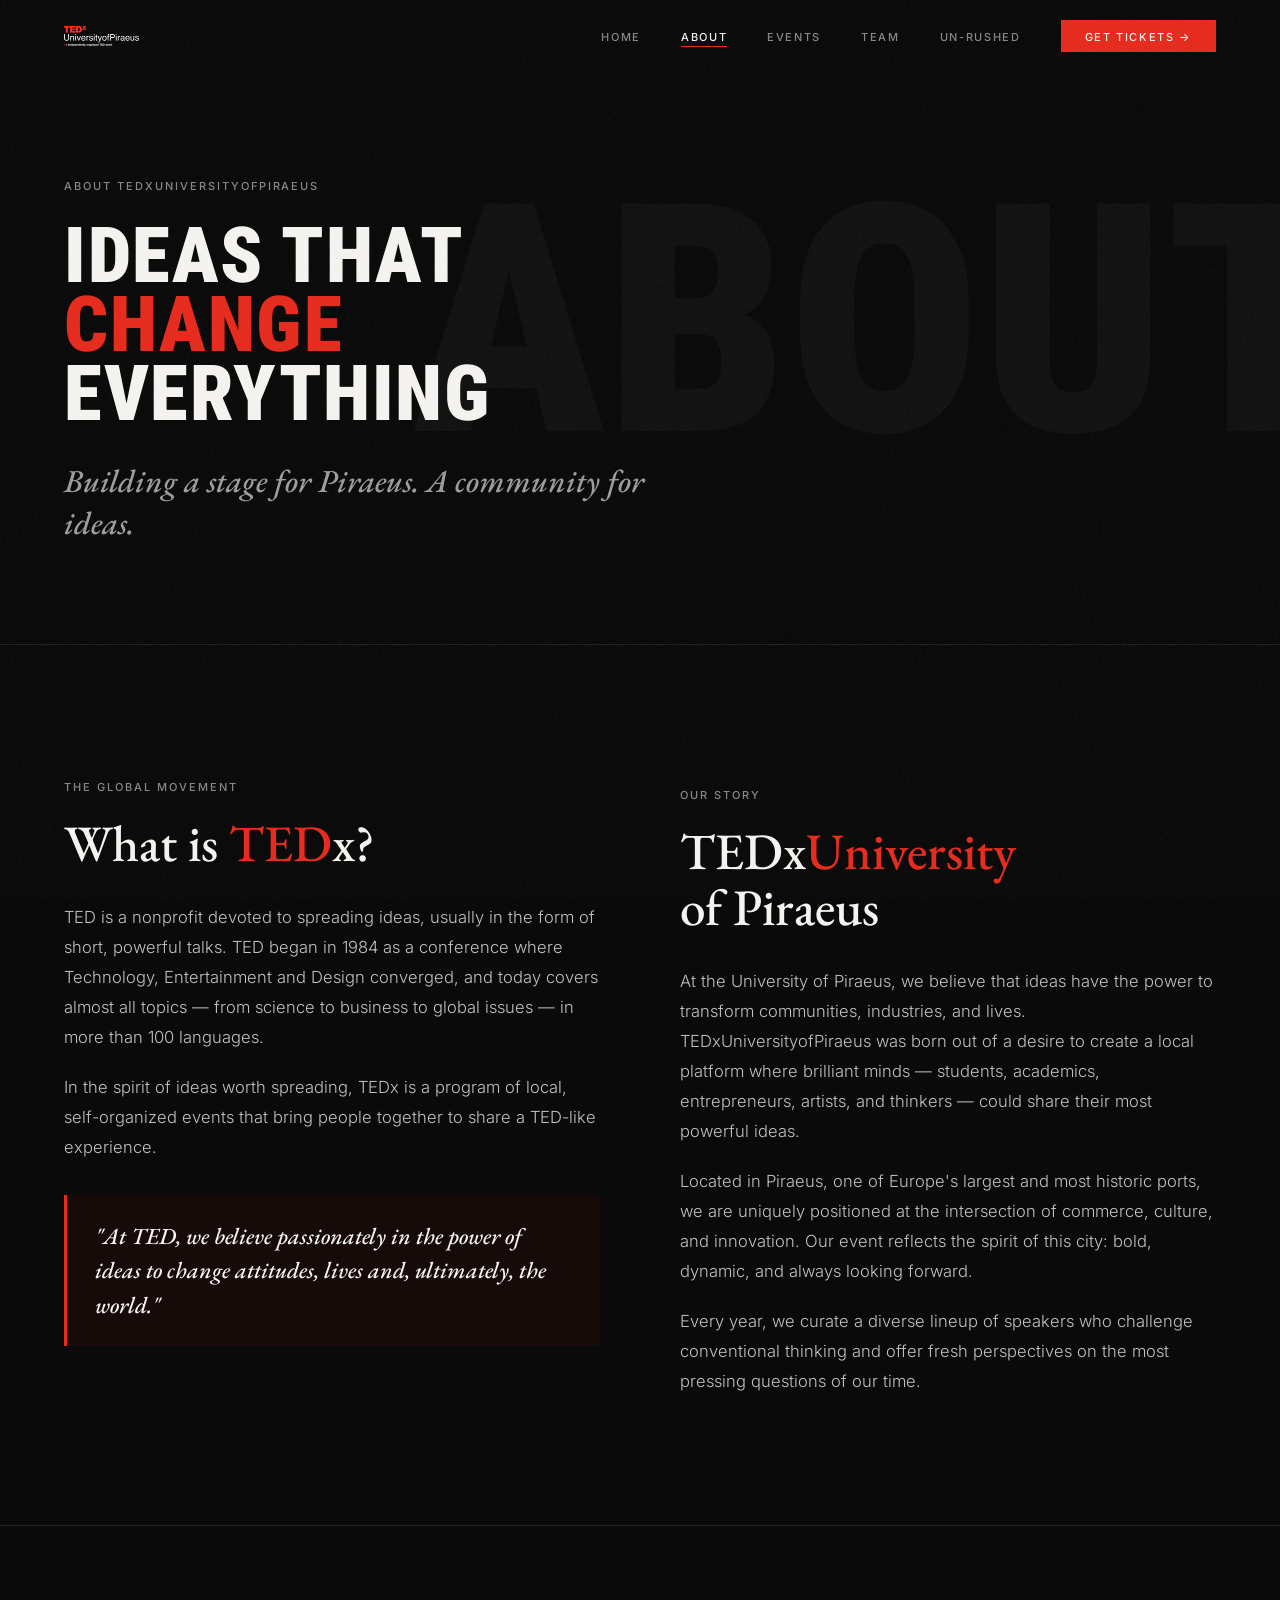
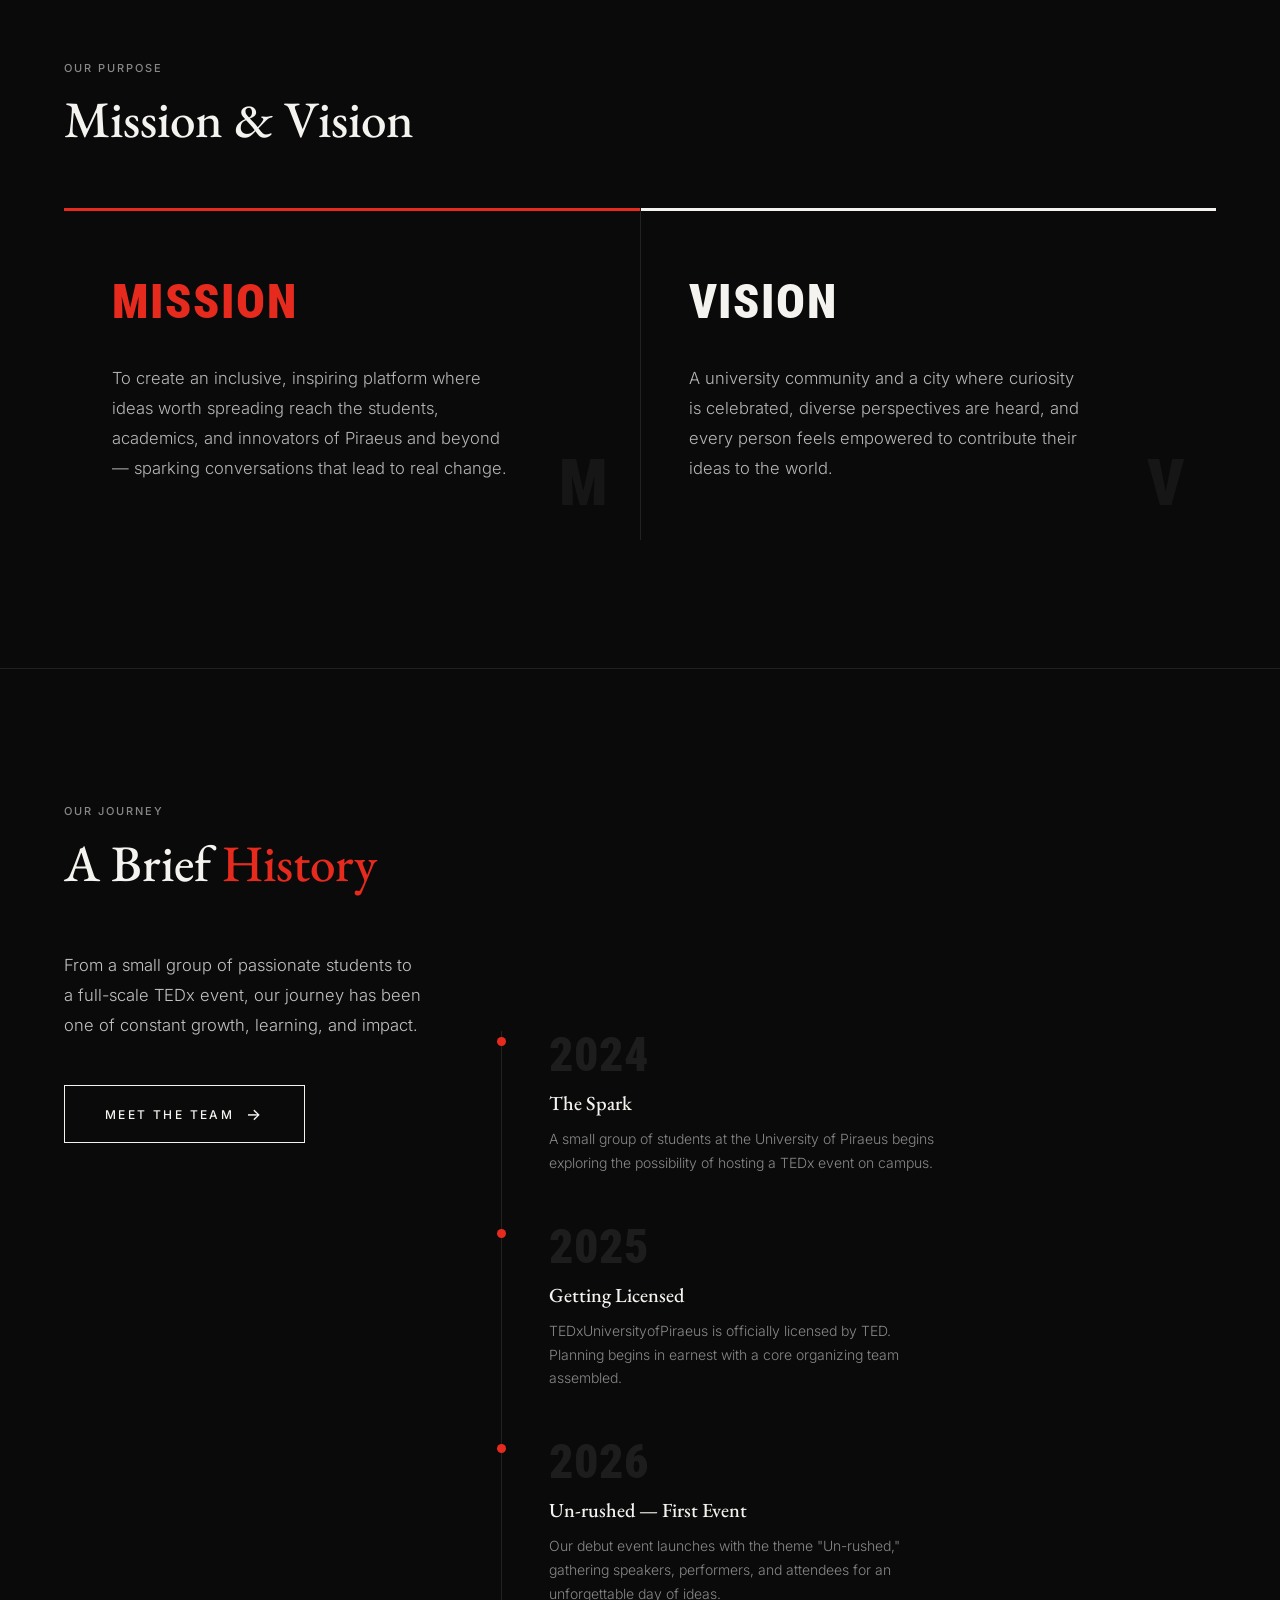
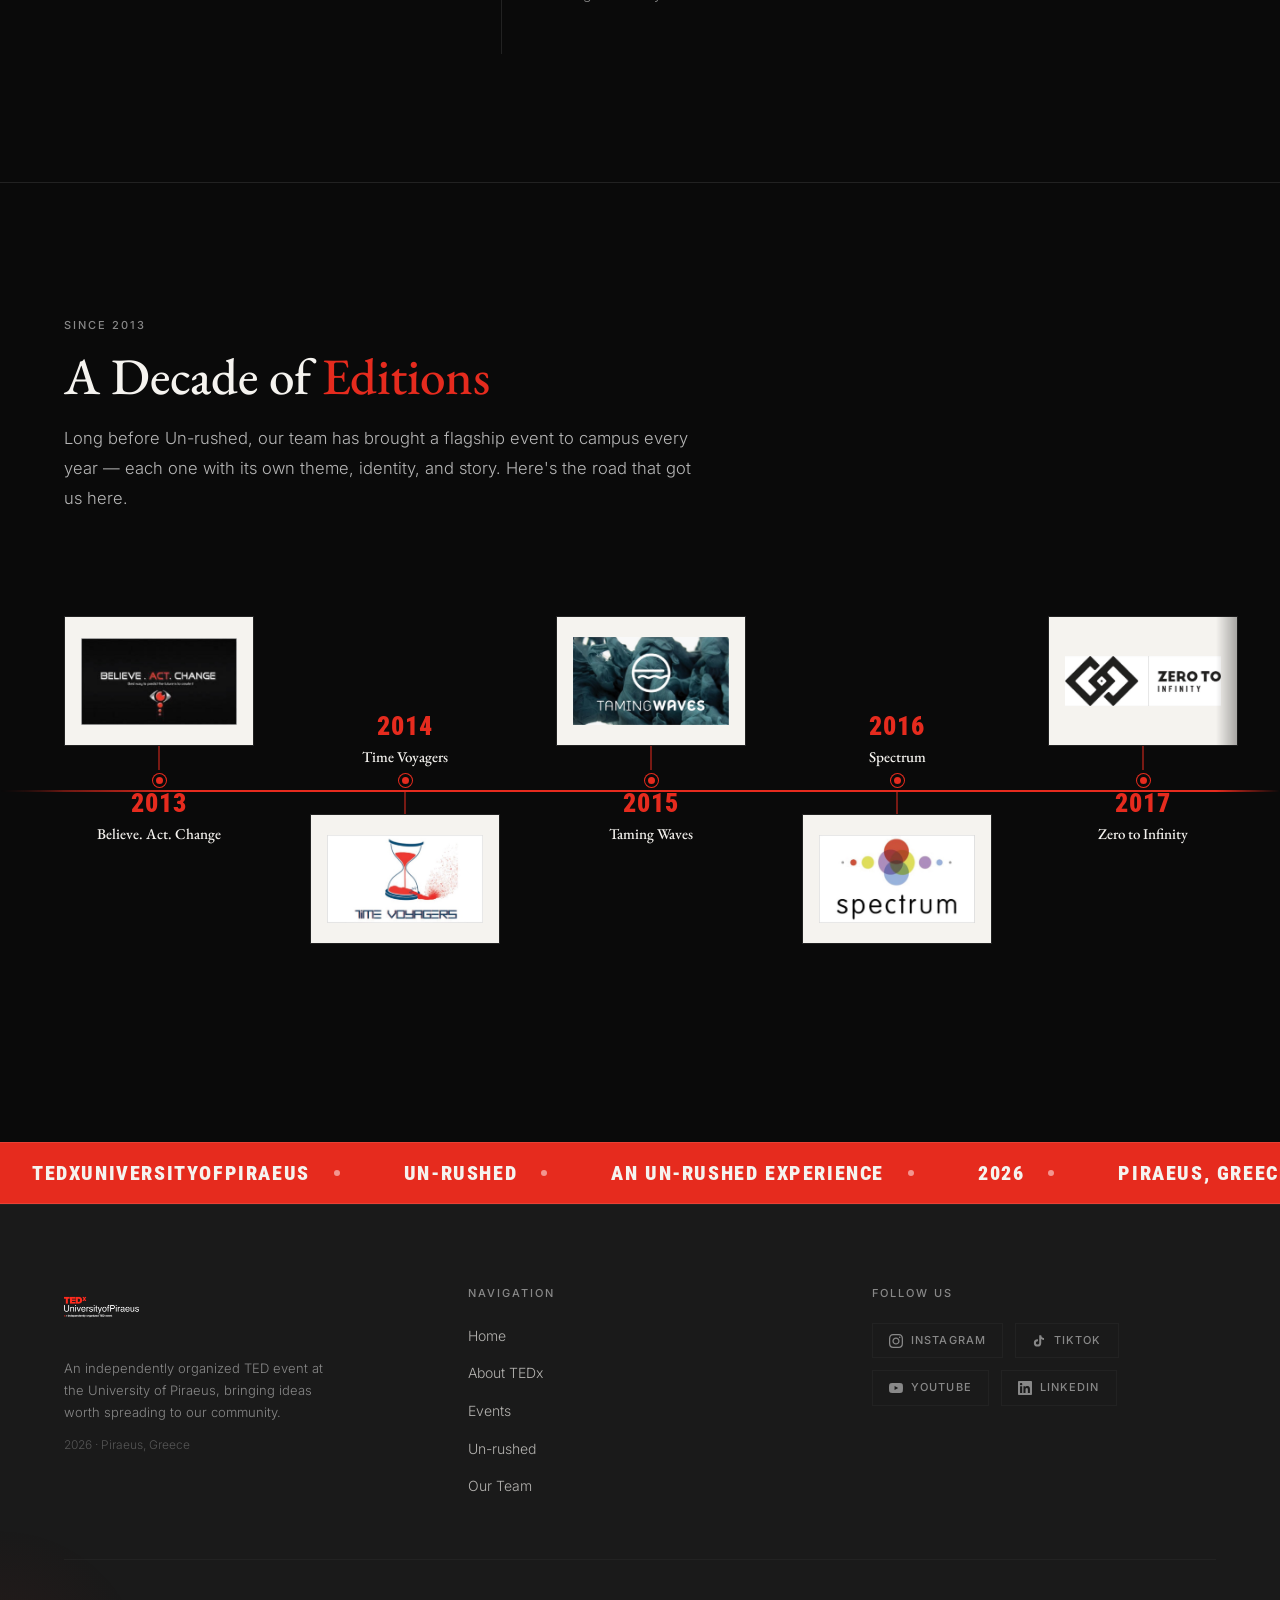
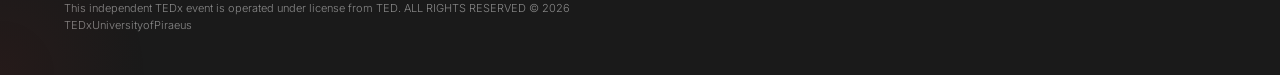
==== commit 7bdf234e: "changes tiktok & overall look" ====
--- a/about.html
+++ b/about.html
@@ -310,7 +310,7 @@
   <div class="ticker-track">
     <span class="ticker-item">TEDxUniversityofPiraeus<span class="ticker-dot"></span></span>
     <span class="ticker-item">Un-rushed<span class="ticker-dot"></span></span>
-    <span class="ticker-item">Ideas Worth Spreading<span class="ticker-dot"></span></span>
+    <span class="ticker-item">An Un-rushed Experience<span class="ticker-dot"></span></span>
     <span class="ticker-item">2026<span class="ticker-dot"></span></span>
     <span class="ticker-item">Piraeus, Greece<span class="ticker-dot"></span></span>
     <span class="ticker-item">Think Slower, Think Deeper<span class="ticker-dot"></span></span>
--- a/css/style.css
+++ b/css/style.css
@@ -2,7 +2,7 @@
    TEDxUniversityofPiraeus — Design System
    ========================================= */
 
-@import url('https://fonts.googleapis.com/css2?family=Bebas+Neue&family=DM+Serif+Display:ital@0;1&family=DM+Sans:ital,opsz,wght@0,9..40,300;0,9..40,400;0,9..40,500;1,9..40,300&display=swap');
+@import url('https://fonts.googleapis.com/css2?family=Roboto+Condensed:wght@400;700;900&family=EB+Garamond:ital,wght@0,400;0,500;0,600;1,400;1,500&family=Inter:wght@300;400;500;600;700&display=swap');
 
 :root {
   --red: #E62B1E;
@@ -13,9 +13,9 @@
   --gray-light: #888;
   --gray-line: #222;
 
-  --font-display: 'Bebas Neue', sans-serif;
-  --font-serif: 'DM Serif Display', serif;
-  --font-body: 'DM Sans', sans-serif;
+  --font-display: 'Roboto Condensed', sans-serif;
+  --font-serif: 'EB Garamond', serif;
+  --font-body: 'Inter', sans-serif;
 
   --nav-height: 72px;
   --max-width: 1400px;
@@ -84,6 +84,7 @@
    ========================================= */
 .t-hero {
   font-family: var(--font-display);
+  font-weight: 900;
   font-size: clamp(72px, 14vw, 220px);
   line-height: 0.88;
   letter-spacing: -0.01em;
@@ -92,6 +93,7 @@
 
 .t-title {
   font-family: var(--font-display);
+  font-weight: 900;
   font-size: clamp(40px, 6vw, 100px);
   line-height: 0.9;
   letter-spacing: 0.02em;
@@ -100,12 +102,14 @@
 
 .t-heading {
   font-family: var(--font-serif);
+  font-weight: 500;
   font-size: clamp(28px, 4vw, 56px);
   line-height: 1.1;
 }
 
 .t-subheading {
   font-family: var(--font-serif);
+  font-weight: 500;
   font-style: italic;
   font-size: clamp(20px, 2.5vw, 32px);
   line-height: 1.3;
@@ -193,6 +197,7 @@
   background: var(--red);
   color: var(--white);
   font-family: var(--font-display);
+  font-weight: 900;
   font-size: 18px;
   letter-spacing: 0.05em;
   padding: 4px 10px 2px;
@@ -201,6 +206,7 @@
 
 .nav-logo-x {
   font-family: var(--font-display);
+  font-weight: 900;
   font-size: 22px;
   color: var(--white);
   letter-spacing: 0.1em;
@@ -318,6 +324,7 @@
 
 .nav-mobile a {
   font-family: var(--font-display);
+  font-weight: 900;
   font-size: clamp(48px, 10vw, 80px);
   letter-spacing: 0.04em;
   text-transform: uppercase;
@@ -560,6 +567,7 @@
   background: var(--red);
   color: var(--white);
   font-family: var(--font-display);
+  font-weight: 900;
   font-size: 28px;
   padding: 6px 12px 4px;
   letter-spacing: 0.05em;
@@ -583,6 +591,7 @@
   top: 50%;
   transform: translateY(-50%);
   font-family: var(--font-display);
+  font-weight: 900;
   font-size: clamp(120px, 20vw, 300px);
   color: rgba(255,255,255,0.03);
   line-height: 1;
@@ -659,6 +668,7 @@
 
 .ticker-item {
   font-family: var(--font-display);
+  font-weight: 900;
   font-size: 20px;
   letter-spacing: 0.08em;
   text-transform: uppercase;
--- a/css/about.css
+++ b/css/about.css
@@ -1,367 +1,375 @@
-.about-hero {
-      padding-top: calc(var(--nav-height) + 100px);
-      padding-bottom: 100px;
-      border-bottom: 1px solid var(--gray-line);
-      position: relative;
-      overflow: hidden;
-    }
-
-    .about-hero-bg {
-      position: absolute;
-      right: -5%;
-      top: 50%;
-      transform: translateY(-50%);
-      font-family: var(--font-display);
-      font-size: clamp(160px, 25vw, 380px);
-      color: rgba(255,255,255,0.03);
-      line-height: 1;
-      pointer-events: none;
-      white-space: nowrap;
-    }
-
-    /* WHAT IS TEDx */
-    .tedx-explain {
-      padding: var(--section-pad) 0;
-      border-bottom: 1px solid var(--gray-line);
-    }
-
-    .tedx-explain-grid {
-      display: grid;
-      grid-template-columns: 1fr 1fr;
-      gap: 80px;
-      align-items: start;
-    }
-
-    .tedx-explain-left h2 {
-      margin-bottom: 32px;
-    }
-
-    .tedx-explain-left p {
-      font-size: clamp(15px, 1.3vw, 18px);
-      line-height: 1.8;
-      color: rgba(255,255,255,0.75);
-      margin-bottom: 20px;
-    }
-
-    .tedx-highlight-box {
-      border-left: 3px solid var(--red);
-      padding: 24px 28px;
-      background: rgba(230, 43, 30, 0.06);
-      margin-top: 32px;
-    }
-
-    .tedx-highlight-box p {
-      font-family: var(--font-serif);
-      font-style: italic;
-      font-size: clamp(18px, 1.8vw, 24px);
-      line-height: 1.5;
-      color: var(--white);
-      margin: 0;
-    }
-
-    /* About UniPiraeus */
-    .about-unipiraeus {
-      padding: var(--section-pad) 0;
-      border-bottom: 1px solid var(--gray-line);
-      background: rgba(255,255,255,0.01);
-    }
-
-    /* Mission Vision */
-    .mission-vision {
-      padding: var(--section-pad) 0;
-      border-bottom: 1px solid var(--gray-line);
-    }
-
-    .mv-grid {
-      display: grid;
-      grid-template-columns: 1fr 1fr;
-      gap: 1px;
-      background: var(--gray-line);
-      margin-top: 60px;
-    }
-
-    .mv-card {
-      background: var(--black);
-      padding: 56px 48px;
-      position: relative;
-      overflow: hidden;
-    }
-
-    .mv-card::before {
-      content: '';
-      position: absolute;
-      top: 0;
-      left: 0;
-      right: 0;
-      height: 3px;
-    }
-
-    .mv-card:first-child::before { background: var(--red); }
-    .mv-card:last-child::before { background: var(--white); }
-
-    .mv-card-icon {
-      font-family: var(--font-display);
-      font-size: 64px;
-      color: rgba(255,255,255,0.05);
-      line-height: 1;
-      position: absolute;
-      bottom: 24px;
-      right: 32px;
-    }
-
-    .mv-card h3 {
-      font-family: var(--font-display);
-      font-size: 48px;
-      letter-spacing: 0.04em;
-      text-transform: uppercase;
-      margin-bottom: 24px;
-      color: var(--red);
-    }
-
-    .mv-card:last-child h3 { color: var(--white); }
-
-    .mv-card p {
-      font-size: clamp(15px, 1.3vw, 18px);
-      line-height: 1.8;
-      color: rgba(255,255,255,0.7);
-      max-width: 400px;
-    }
-
-    /* History */
-    .history {
-      padding: var(--section-pad) 0;
-    }
-
-    .history-intro {
-      display: grid;
-      grid-template-columns: 1fr 2fr;
-      gap: 80px;
-      align-items: start;
-      margin-top: 60px;
-    }
-
-    .history-intro p {
-      font-size: clamp(15px, 1.3vw, 18px);
-      line-height: 1.8;
-      color: rgba(255,255,255,0.75);
-      margin-bottom: 20px;
-    }
-
-    .timeline {
-      margin-top: 80px;
-      position: relative;
-    }
-
-    .timeline::before {
-      content: '';
-      position: absolute;
-      left: 0;
-      top: 0;
-      bottom: 0;
-      width: 1px;
-      background: var(--gray-line);
-    }
-
-    .timeline-item {
-      padding-left: 48px;
-      padding-bottom: 48px;
-      position: relative;
-    }
-
-    .timeline-item::before {
-      content: '';
-      position: absolute;
-      left: -4px;
-      top: 6px;
-      width: 9px;
-      height: 9px;
-      border-radius: 50%;
-      background: var(--red);
-    }
-
-    .timeline-year {
-      font-family: var(--font-display);
-      font-size: 48px;
-      color: rgba(255,255,255,0.08);
-      line-height: 1;
-      margin-bottom: 8px;
-    }
-
-    .timeline-title {
-      font-family: var(--font-serif);
-      font-size: 20px;
-      color: var(--white);
-      margin-bottom: 8px;
-    }
-
-    .timeline-desc {
-      font-size: 14px;
-      color: var(--gray-light);
-      line-height: 1.7;
-      max-width: 400px;
-    }
-
-    /* ── CHRONOLOGY ── */
-    .chrono {
-      padding: var(--section-pad) 0;
-      border-top: 1px solid var(--gray-line);
-      overflow: hidden;
-    }
-
-    .chrono-heading {
-      max-width: 640px;
-      margin-bottom: 16px;
-    }
-
-    .chrono-heading p {
-      margin-top: 20px;
-      font-size: clamp(15px, 1.3vw, 18px);
-      line-height: 1.8;
-      color: rgba(255,255,255,0.7);
-    }
-
-    .chrono-scroll {
-      overflow-x: auto;
-      overflow-y: hidden;
-      padding: 40px 0 24px;
-      -webkit-mask-image: linear-gradient(90deg, transparent 0, #000 clamp(20px,5vw,80px), #000 calc(100% - clamp(20px,5vw,80px)), transparent 100%);
-      mask-image: linear-gradient(90deg, transparent 0, #000 clamp(20px,5vw,80px), #000 calc(100% - clamp(20px,5vw,80px)), transparent 100%);
-    }
-
-    .chrono-track {
-      position: relative;
-      display: flex;
-      align-items: stretch;
-      gap: 56px;
-      width: max-content;
-      padding: 0 clamp(20px, 5vw, 80px);
-    }
-
-    .chrono-line {
-      position: absolute;
-      left: 0;
-      right: 0;
-      top: 220px;
-      height: 2px;
-      background: linear-gradient(90deg, rgba(230,43,30,0.15), var(--red) 6%, var(--red) 94%, rgba(230,43,30,0.15));
-      z-index: 0;
-    }
-
-    .chrono-line::after {
-      content: '';
-      position: absolute;
-      right: -1px;
-      top: 50%;
-      width: 10px;
-      height: 10px;
-      border-top: 2px solid var(--red);
-      border-right: 2px solid var(--red);
-      transform: translateY(-50%) rotate(45deg);
-    }
-
-    .chrono-item {
-      position: relative;
-      z-index: 1;
-      flex: 0 0 auto;
-      width: 190px;
-      display: flex;
-      flex-direction: column;
-    }
-
-    .chrono-slot {
-      height: 200px;
-      display: flex;
-      flex-direction: column;
-      align-items: center;
-    }
-
-    .chrono-slot-top { justify-content: flex-end; }
-    .chrono-slot-bottom { justify-content: flex-start; }
-
-    .chrono-dot-row {
-      height: 20px;
-      display: flex;
-      align-items: center;
-      justify-content: center;
-    }
-
-    .chrono-dot {
-      width: 13px;
-      height: 13px;
-      border-radius: 50%;
-      background: var(--red);
-      border: 3px solid var(--black);
-      box-shadow: 0 0 0 1px var(--red);
-    }
-
-    .chrono-stem {
-      width: 2px;
-      height: 24px;
-      background: var(--red);
-      opacity: 0.5;
-    }
-
-    .chrono-card {
-      width: 190px;
-      height: 130px;
-      background: var(--white);
-      border: 1px solid var(--gray-line);
-      display: flex;
-      align-items: center;
-      justify-content: center;
-      padding: 16px;
-      transition: transform 0.3s ease, border-color 0.3s ease;
-    }
-
-    .chrono-card:hover {
-      transform: translateY(-4px);
-      border-color: var(--red);
-    }
-
-    .chrono-card img {
-      max-width: 100%;
-      max-height: 100%;
-      object-fit: contain;
-    }
-
-    .chrono-label {
-      text-align: center;
-      max-width: 190px;
-    }
-
-    .chrono-year {
-      font-family: var(--font-display);
-      font-size: 26px;
-      letter-spacing: 0.04em;
-      color: var(--red);
-      line-height: 1;
-      margin-bottom: 8px;
-    }
-
-    .chrono-caption {
-      font-family: var(--font-serif);
-      font-size: 15px;
-      color: var(--white);
-      line-height: 1.3;
-      margin-bottom: 4px;
-    }
-
-    .chrono-sub {
-      font-size: 11px;
-      letter-spacing: 0.05em;
-      color: var(--gray-light);
-      line-height: 1.5;
-    }
-
-    @media (max-width: 768px) {
-      .tedx-explain-grid { grid-template-columns: 1fr; gap: 48px; }
-      .mv-grid { grid-template-columns: 1fr; }
-      .history-intro { grid-template-columns: 1fr; gap: 40px; }
-
-      .chrono-scroll { padding: 24px 0; }
-      .chrono-track { gap: 40px; }
-      .chrono-item { width: 160px; }
-      .chrono-slot { height: 170px; }
-      .chrono-line { top: 190px; }
-      .chrono-card { width: 160px; height: 110px; }
+.about-hero {
+      padding-top: calc(var(--nav-height) + 100px);
+      padding-bottom: 100px;
+      border-bottom: 1px solid var(--gray-line);
+      position: relative;
+      overflow: hidden;
+    }
+
+    .about-hero-bg {
+      position: absolute;
+      right: -5%;
+      top: 50%;
+      transform: translateY(-50%);
+      font-family: var(--font-display);
+      font-weight: 900;
+      font-size: clamp(160px, 25vw, 380px);
+      color: rgba(255,255,255,0.03);
+      line-height: 1;
+      pointer-events: none;
+      white-space: nowrap;
+    }
+
+    /* WHAT IS TEDx */
+    .tedx-explain {
+      padding: var(--section-pad) 0;
+      border-bottom: 1px solid var(--gray-line);
+    }
+
+    .tedx-explain-grid {
+      display: grid;
+      grid-template-columns: 1fr 1fr;
+      gap: 80px;
+      align-items: start;
+    }
+
+    .tedx-explain-left h2 {
+      margin-bottom: 32px;
+    }
+
+    .tedx-explain-left p {
+      font-size: clamp(15px, 1.3vw, 18px);
+      line-height: 1.8;
+      color: rgba(255,255,255,0.75);
+      margin-bottom: 20px;
+    }
+
+    .tedx-highlight-box {
+      border-left: 3px solid var(--red);
+      padding: 24px 28px;
+      background: rgba(230, 43, 30, 0.06);
+      margin-top: 32px;
+    }
+
+    .tedx-highlight-box p {
+      font-family: var(--font-serif);
+      font-weight: 500;
+      font-style: italic;
+      font-size: clamp(18px, 1.8vw, 24px);
+      line-height: 1.5;
+      color: var(--white);
+      margin: 0;
+    }
+
+    /* About UniPiraeus */
+    .about-unipiraeus {
+      padding: var(--section-pad) 0;
+      border-bottom: 1px solid var(--gray-line);
+      background: rgba(255,255,255,0.01);
+    }
+
+    /* Mission Vision */
+    .mission-vision {
+      padding: var(--section-pad) 0;
+      border-bottom: 1px solid var(--gray-line);
+    }
+
+    .mv-grid {
+      display: grid;
+      grid-template-columns: 1fr 1fr;
+      gap: 1px;
+      background: var(--gray-line);
+      margin-top: 60px;
+    }
+
+    .mv-card {
+      background: var(--black);
+      padding: 56px 48px;
+      position: relative;
+      overflow: hidden;
+    }
+
+    .mv-card::before {
+      content: '';
+      position: absolute;
+      top: 0;
+      left: 0;
+      right: 0;
+      height: 3px;
+    }
+
+    .mv-card:first-child::before { background: var(--red); }
+    .mv-card:last-child::before { background: var(--white); }
+
+    .mv-card-icon {
+      font-family: var(--font-display);
+      font-weight: 900;
+      font-size: 64px;
+      color: rgba(255,255,255,0.05);
+      line-height: 1;
+      position: absolute;
+      bottom: 24px;
+      right: 32px;
+    }
+
+    .mv-card h3 {
+      font-family: var(--font-display);
+      font-weight: 900;
+      font-size: 48px;
+      letter-spacing: 0.04em;
+      text-transform: uppercase;
+      margin-bottom: 24px;
+      color: var(--red);
+    }
+
+    .mv-card:last-child h3 { color: var(--white); }
+
+    .mv-card p {
+      font-size: clamp(15px, 1.3vw, 18px);
+      line-height: 1.8;
+      color: rgba(255,255,255,0.7);
+      max-width: 400px;
+    }
+
+    /* History */
+    .history {
+      padding: var(--section-pad) 0;
+    }
+
+    .history-intro {
+      display: grid;
+      grid-template-columns: 1fr 2fr;
+      gap: 80px;
+      align-items: start;
+      margin-top: 60px;
+    }
+
+    .history-intro p {
+      font-size: clamp(15px, 1.3vw, 18px);
+      line-height: 1.8;
+      color: rgba(255,255,255,0.75);
+      margin-bottom: 20px;
+    }
+
+    .timeline {
+      margin-top: 80px;
+      position: relative;
+    }
+
+    .timeline::before {
+      content: '';
+      position: absolute;
+      left: 0;
+      top: 0;
+      bottom: 0;
+      width: 1px;
+      background: var(--gray-line);
+    }
+
+    .timeline-item {
+      padding-left: 48px;
+      padding-bottom: 48px;
+      position: relative;
+    }
+
+    .timeline-item::before {
+      content: '';
+      position: absolute;
+      left: -4px;
+      top: 6px;
+      width: 9px;
+      height: 9px;
+      border-radius: 50%;
+      background: var(--red);
+    }
+
+    .timeline-year {
+      font-family: var(--font-display);
+      font-weight: 900;
+      font-size: 48px;
+      color: rgba(255,255,255,0.08);
+      line-height: 1;
+      margin-bottom: 8px;
+    }
+
+    .timeline-title {
+      font-family: var(--font-serif);
+      font-weight: 500;
+      font-size: 20px;
+      color: var(--white);
+      margin-bottom: 8px;
+    }
+
+    .timeline-desc {
+      font-size: 14px;
+      color: var(--gray-light);
+      line-height: 1.7;
+      max-width: 400px;
+    }
+
+    /* ── CHRONOLOGY ── */
+    .chrono {
+      padding: var(--section-pad) 0;
+      border-top: 1px solid var(--gray-line);
+      overflow: hidden;
+    }
+
+    .chrono-heading {
+      max-width: 640px;
+      margin-bottom: 16px;
+    }
+
+    .chrono-heading p {
+      margin-top: 20px;
+      font-size: clamp(15px, 1.3vw, 18px);
+      line-height: 1.8;
+      color: rgba(255,255,255,0.7);
+    }
+
+    .chrono-scroll {
+      overflow-x: auto;
+      overflow-y: hidden;
+      padding: 40px 0 24px;
+      -webkit-mask-image: linear-gradient(90deg, transparent 0, #000 clamp(20px,5vw,80px), #000 calc(100% - clamp(20px,5vw,80px)), transparent 100%);
+      mask-image: linear-gradient(90deg, transparent 0, #000 clamp(20px,5vw,80px), #000 calc(100% - clamp(20px,5vw,80px)), transparent 100%);
+    }
+
+    .chrono-track {
+      position: relative;
+      display: flex;
+      align-items: stretch;
+      gap: 56px;
+      width: max-content;
+      padding: 0 clamp(20px, 5vw, 80px);
+    }
+
+    .chrono-line {
+      position: absolute;
+      left: 0;
+      right: 0;
+      top: 220px;
+      height: 2px;
+      background: linear-gradient(90deg, rgba(230,43,30,0.15), var(--red) 6%, var(--red) 94%, rgba(230,43,30,0.15));
+      z-index: 0;
+    }
+
+    .chrono-line::after {
+      content: '';
+      position: absolute;
+      right: -1px;
+      top: 50%;
+      width: 10px;
+      height: 10px;
+      border-top: 2px solid var(--red);
+      border-right: 2px solid var(--red);
+      transform: translateY(-50%) rotate(45deg);
+    }
+
+    .chrono-item {
+      position: relative;
+      z-index: 1;
+      flex: 0 0 auto;
+      width: 190px;
+      display: flex;
+      flex-direction: column;
+    }
+
+    .chrono-slot {
+      height: 200px;
+      display: flex;
+      flex-direction: column;
+      align-items: center;
+    }
+
+    .chrono-slot-top { justify-content: flex-end; }
+    .chrono-slot-bottom { justify-content: flex-start; }
+
+    .chrono-dot-row {
+      height: 20px;
+      display: flex;
+      align-items: center;
+      justify-content: center;
+    }
+
+    .chrono-dot {
+      width: 13px;
+      height: 13px;
+      border-radius: 50%;
+      background: var(--red);
+      border: 3px solid var(--black);
+      box-shadow: 0 0 0 1px var(--red);
+    }
+
+    .chrono-stem {
+      width: 2px;
+      height: 24px;
+      background: var(--red);
+      opacity: 0.5;
+    }
+
+    .chrono-card {
+      width: 190px;
+      height: 130px;
+      background: var(--white);
+      border: 1px solid var(--gray-line);
+      display: flex;
+      align-items: center;
+      justify-content: center;
+      padding: 16px;
+      transition: transform 0.3s ease, border-color 0.3s ease;
+    }
+
+    .chrono-card:hover {
+      transform: translateY(-4px);
+      border-color: var(--red);
+    }
+
+    .chrono-card img {
+      max-width: 100%;
+      max-height: 100%;
+      object-fit: contain;
+    }
+
+    .chrono-label {
+      text-align: center;
+      max-width: 190px;
+    }
+
+    .chrono-year {
+      font-family: var(--font-display);
+      font-weight: 900;
+      font-size: 26px;
+      letter-spacing: 0.04em;
+      color: var(--red);
+      line-height: 1;
+      margin-bottom: 8px;
+    }
+
+    .chrono-caption {
+      font-family: var(--font-serif);
+      font-weight: 500;
+      font-size: 15px;
+      color: var(--white);
+      line-height: 1.3;
+      margin-bottom: 4px;
+    }
+
+    .chrono-sub {
+      font-size: 11px;
+      letter-spacing: 0.05em;
+      color: var(--gray-light);
+      line-height: 1.5;
+    }
+
+    @media (max-width: 768px) {
+      .tedx-explain-grid { grid-template-columns: 1fr; gap: 48px; }
+      .mv-grid { grid-template-columns: 1fr; }
+      .history-intro { grid-template-columns: 1fr; gap: 40px; }
+
+      .chrono-scroll { padding: 24px 0; }
+      .chrono-track { gap: 40px; }
+      .chrono-item { width: 160px; }
+      .chrono-slot { height: 170px; }
+      .chrono-line { top: 190px; }
+      .chrono-card { width: 160px; height: 110px; }
     }
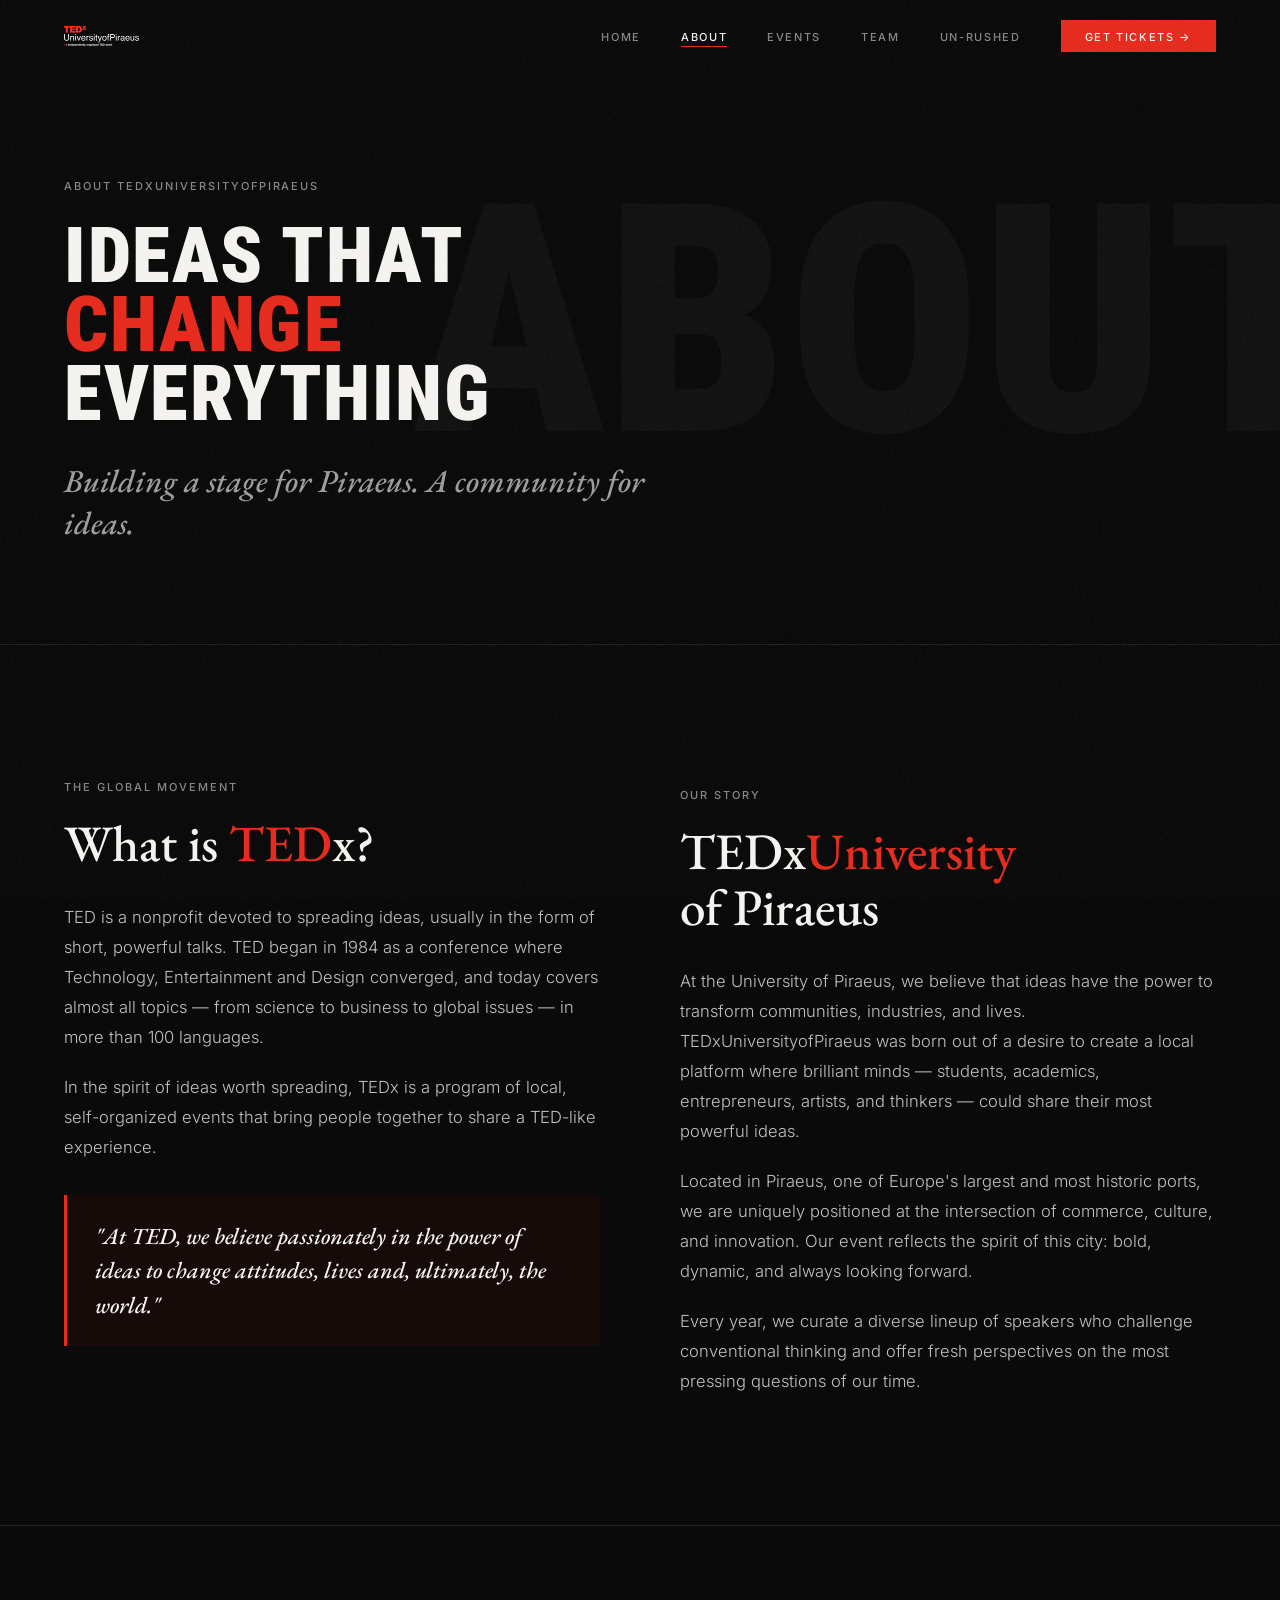
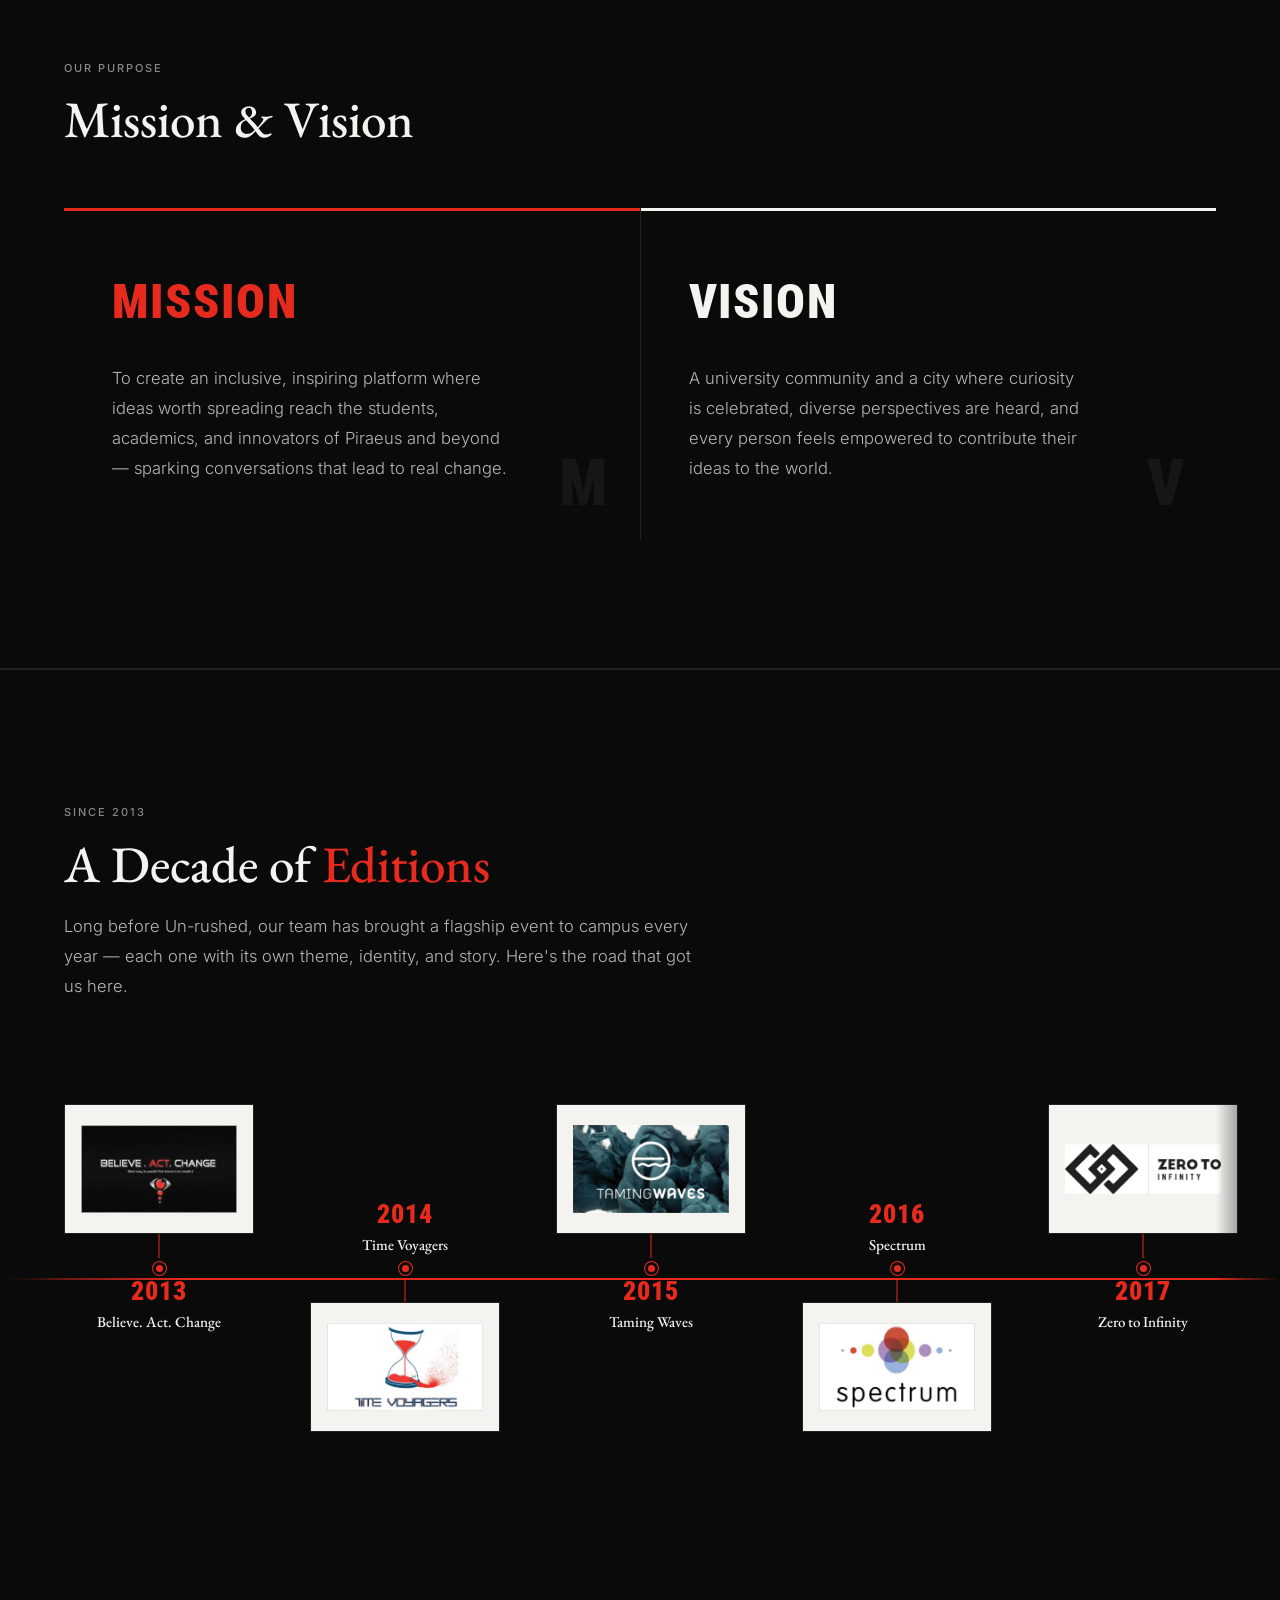
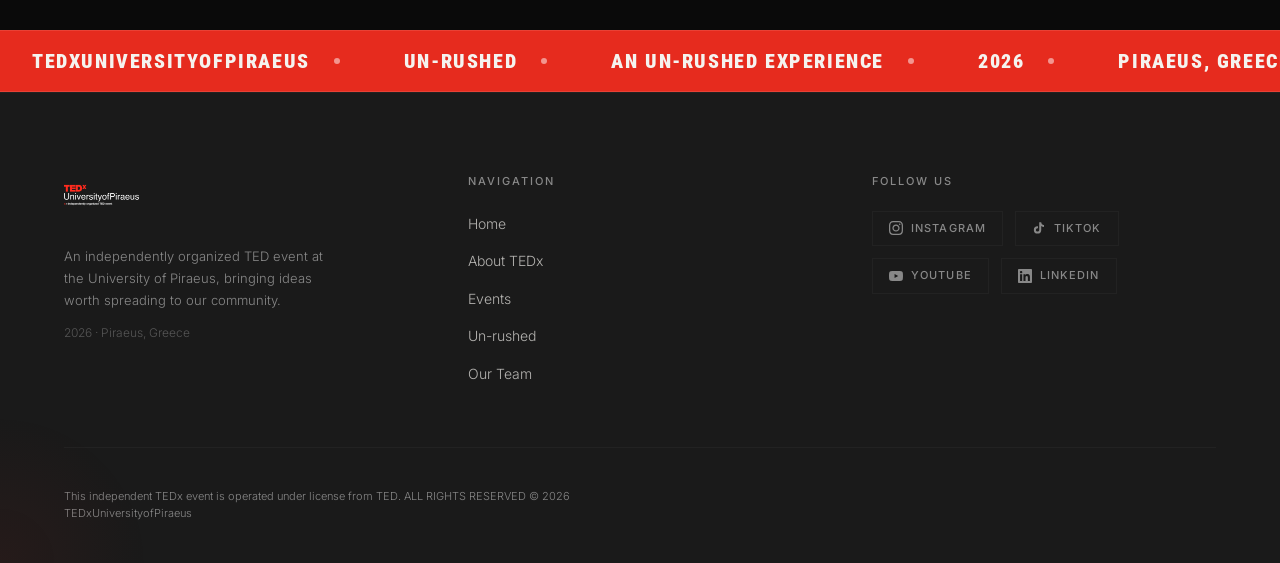
==== commit fbe56011: "theme & team changes" ====
--- a/about.html
+++ b/about.html
@@ -80,41 +80,6 @@
   </div>
 </section>
 
-<!-- ── HISTORY ── -->
-<section class="history section">
-  <div class="container">
-    <div class="reveal">
-      <span class="t-label">Our Journey</span>
-      <h2 class="t-heading" style="margin-top:12px;">A Brief <span style="color:var(--red);">History</span></h2>
-    </div>
-
-    <div class="history-intro">
-      <div class="reveal">
-        <p>From a small group of passionate students to a full-scale TEDx event, our journey has been one of constant growth, learning, and impact.</p>
-        <a href="team.html" class="btn btn-outline btn-arrow" style="margin-top:24px;">Meet the Team</a>
-      </div>
-
-      <div class="timeline reveal">
-        <div class="timeline-item">
-          <div class="timeline-year">2024</div>
-          <div class="timeline-title">The Spark</div>
-          <div class="timeline-desc">A small group of students at the University of Piraeus begins exploring the possibility of hosting a TEDx event on campus.</div>
-        </div>
-        <div class="timeline-item">
-          <div class="timeline-year">2025</div>
-          <div class="timeline-title">Getting Licensed</div>
-          <div class="timeline-desc">TEDxUniversityofPiraeus is officially licensed by TED. Planning begins in earnest with a core organizing team assembled.</div>
-        </div>
-        <div class="timeline-item">
-          <div class="timeline-year">2026</div>
-          <div class="timeline-title">Un-rushed — First Event</div>
-          <div class="timeline-desc">Our debut event launches with the theme "Un-rushed," gathering speakers, performers, and attendees for an unforgettable day of ideas.</div>
-        </div>
-      </div>
-    </div>
-  </div>
-</section>
-
 <!-- ── CHRONOLOGY ── -->
 <section class="chrono section">
   <div class="container">
--- a/css/about.css
+++ b/css/about.css
@@ -131,82 +131,6 @@
       max-width: 400px;
     }
 
-    /* History */
-    .history {
-      padding: var(--section-pad) 0;
-    }
-
-    .history-intro {
-      display: grid;
-      grid-template-columns: 1fr 2fr;
-      gap: 80px;
-      align-items: start;
-      margin-top: 60px;
-    }
-
-    .history-intro p {
-      font-size: clamp(15px, 1.3vw, 18px);
-      line-height: 1.8;
-      color: rgba(255,255,255,0.75);
-      margin-bottom: 20px;
-    }
-
-    .timeline {
-      margin-top: 80px;
-      position: relative;
-    }
-
-    .timeline::before {
-      content: '';
-      position: absolute;
-      left: 0;
-      top: 0;
-      bottom: 0;
-      width: 1px;
-      background: var(--gray-line);
-    }
-
-    .timeline-item {
-      padding-left: 48px;
-      padding-bottom: 48px;
-      position: relative;
-    }
-
-    .timeline-item::before {
-      content: '';
-      position: absolute;
-      left: -4px;
-      top: 6px;
-      width: 9px;
-      height: 9px;
-      border-radius: 50%;
-      background: var(--red);
-    }
-
-    .timeline-year {
-      font-family: var(--font-display);
-      font-weight: 900;
-      font-size: 48px;
-      color: rgba(255,255,255,0.08);
-      line-height: 1;
-      margin-bottom: 8px;
-    }
-
-    .timeline-title {
-      font-family: var(--font-serif);
-      font-weight: 500;
-      font-size: 20px;
-      color: var(--white);
-      margin-bottom: 8px;
-    }
-
-    .timeline-desc {
-      font-size: 14px;
-      color: var(--gray-light);
-      line-height: 1.7;
-      max-width: 400px;
-    }
-
     /* ── CHRONOLOGY ── */
     .chrono {
       padding: var(--section-pad) 0;
@@ -364,7 +288,6 @@
     @media (max-width: 768px) {
       .tedx-explain-grid { grid-template-columns: 1fr; gap: 48px; }
       .mv-grid { grid-template-columns: 1fr; }
-      .history-intro { grid-template-columns: 1fr; gap: 40px; }
 
       .chrono-scroll { padding: 24px 0; }
       .chrono-track { gap: 40px; }
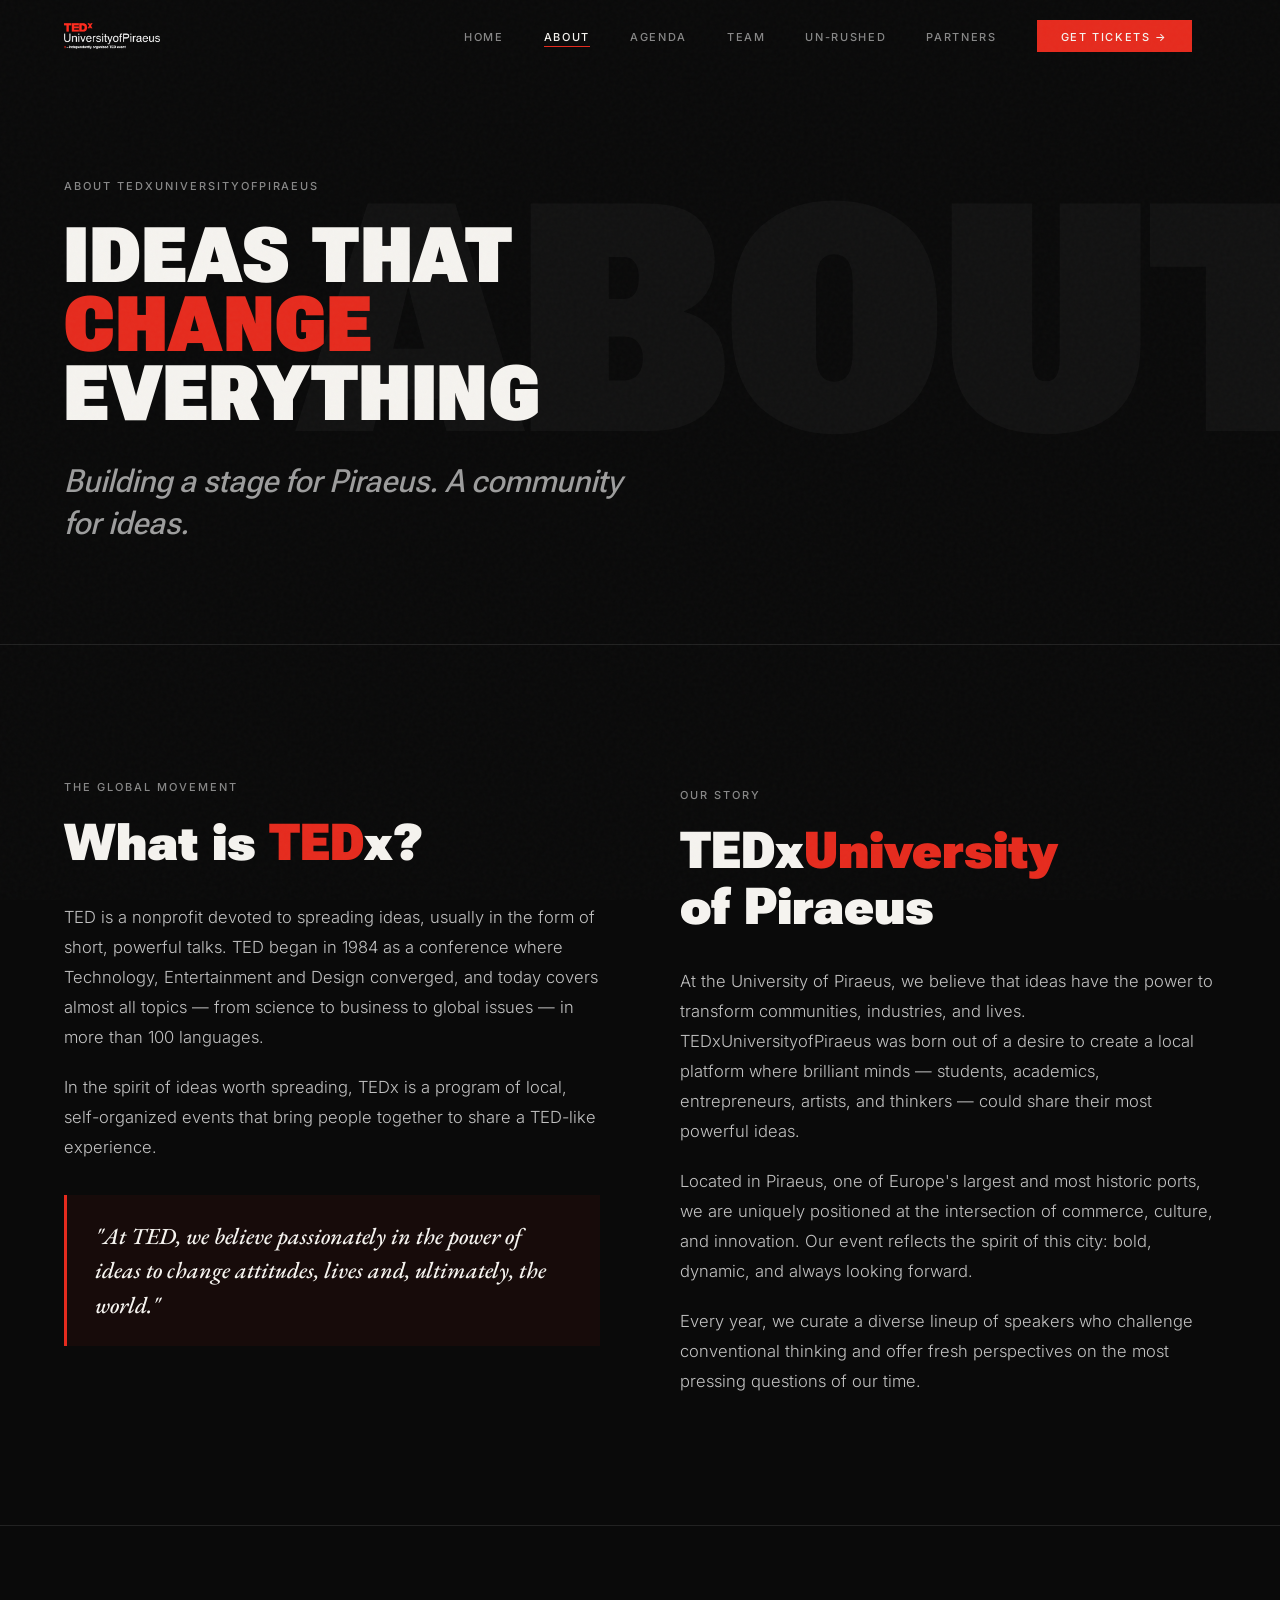
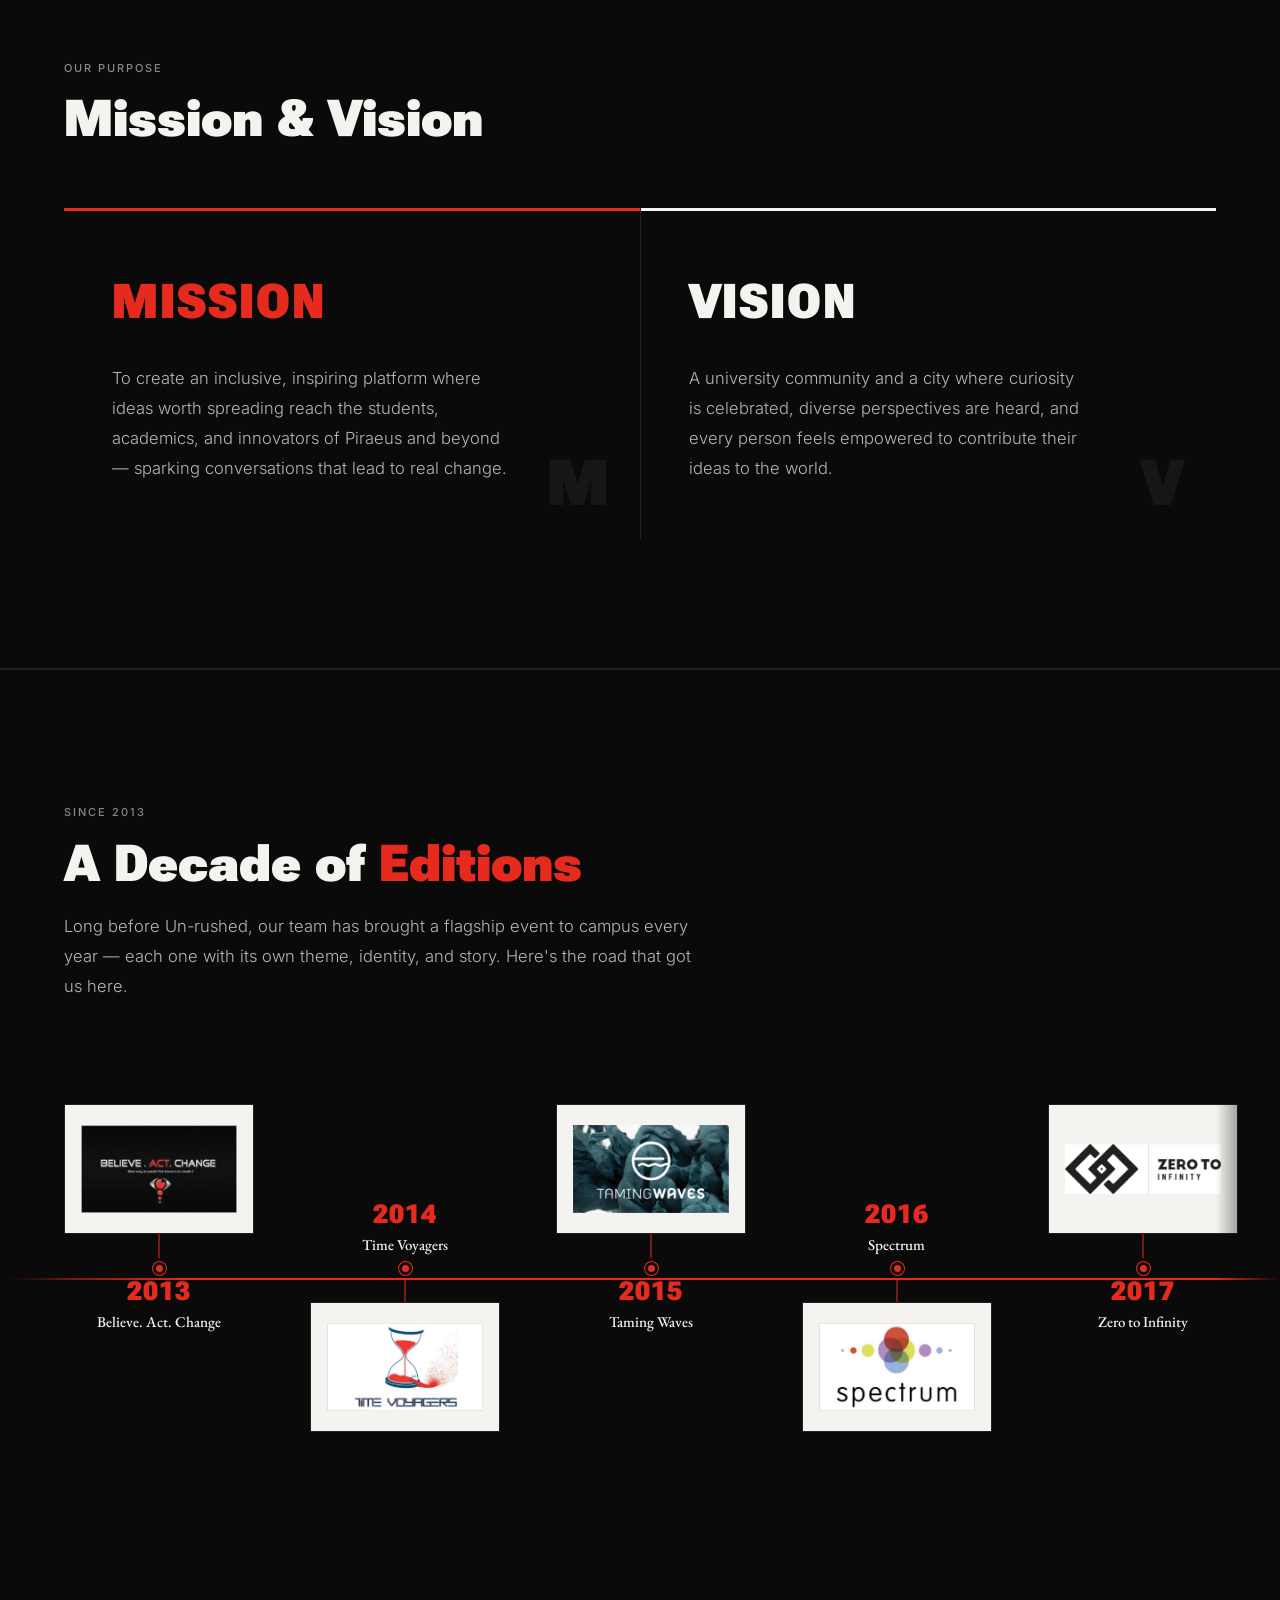
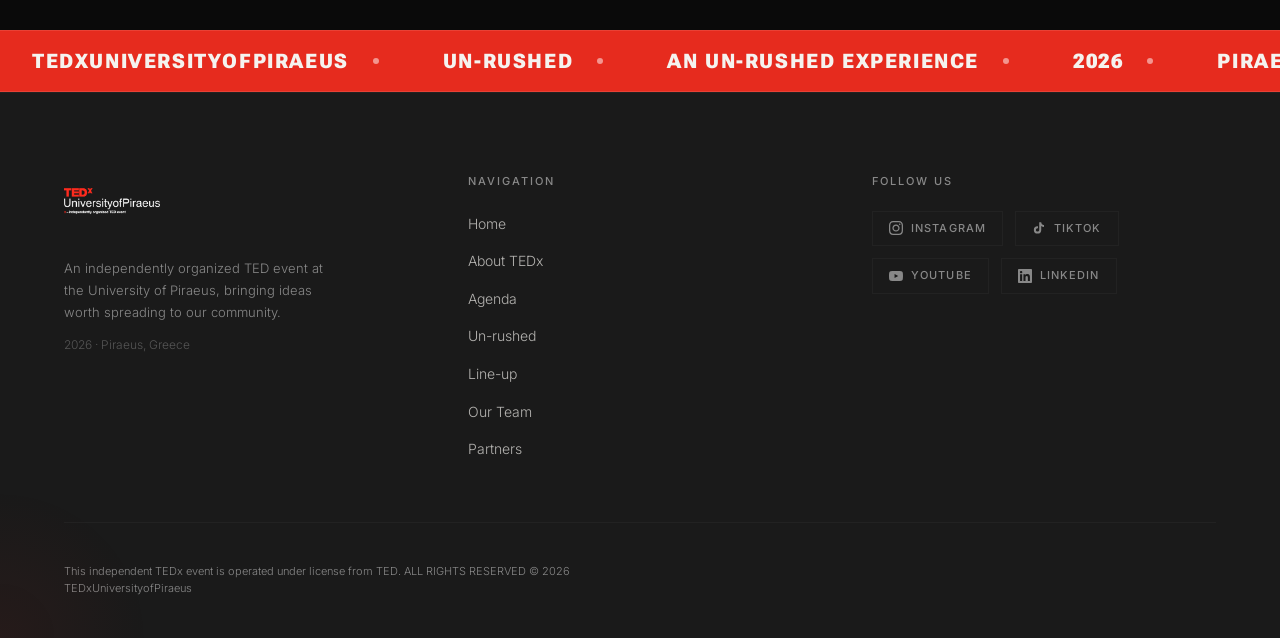
==== commit a966cc73: "summary" ====
--- a/about.html
+++ b/about.html
@@ -4,6 +4,8 @@
   <meta charset="UTF-8">
   <meta name="viewport" content="width=device-width, initial-scale=1.0">
   <title>About — TEDxUniversityofPiraeus 2026</title>
+  <link rel="icon" href="images/favicon.png" type="image/png">
+  <link rel="apple-touch-icon" href="images/apple-touch-icon.png">
   <link rel="stylesheet" href="css/style.css">
   <link rel="stylesheet" href="css/about.css">
 </head>
--- a/css/style.css
+++ b/css/style.css
@@ -2,7 +2,9 @@
    TEDxUniversityofPiraeus — Design System
    ========================================= */
 
-@import url('https://fonts.googleapis.com/css2?family=Roboto+Condensed:wght@400;700;900&family=EB+Garamond:ital,wght@0,400;0,500;0,600;1,400;1,500&family=Inter:wght@300;400;500;600;700&display=swap');
+/* Roboto Flex is requested with its width axis too (wdth), so big headlines
+   can be condensed on narrow screens instead of shrinking. */
+@import url('https://fonts.googleapis.com/css2?family=Roboto+Flex:wdth,wght@75..125,400..900&family=EB+Garamond:ital,wght@0,400;0,500;0,600;1,400;1,500&family=Inter:wght@300;400;500;600;700&display=swap');
 
 :root {
   --red: #E62B1E;
@@ -13,7 +15,13 @@
   --gray-light: #888;
   --gray-line: #222;
 
-  --font-display: 'Roboto Condensed', sans-serif;
+  /* Un-rushed sub-theme */
+  --ur-yellow: #f2eaa8;
+  --ur-yellow-deep: #e2d24f;
+  --ur-blue: #1329f2;
+  --ur-blue-soft: #8aa0f2;
+
+  --font-display: 'Roboto Flex', sans-serif;
   --font-serif: 'EB Garamond', serif;
   --font-body: 'Inter', sans-serif;
 
@@ -42,7 +50,7 @@
 }
 
 .nav-logo-img {
-  height: 44px;
+  height: 56px;
   width: auto;
   display: block;
 }
@@ -65,6 +73,34 @@
 a {
   color: inherit;
   text-decoration: none;
+}
+
+/* ── UN-RUSHED sub-theme utilities (yellow halftone + blue accent) ── */
+.ur-halftone {
+  background-color: var(--ur-yellow);
+  background-image: url('../images/unrushed/halftone-yellow.png');
+  background-repeat: repeat;
+  background-size: 32px 32px;
+}
+
+.ur-blob {
+  position: absolute;
+  pointer-events: none;
+  opacity: 0.9;
+}
+
+.ur-wordmark {
+  display: inline-flex;
+  align-items: center;
+  gap: 0.35em;
+}
+
+.ur-wordmark-dot {
+  display: inline-block;
+  width: 0.14em;
+  height: 0.14em;
+  border-radius: 50%;
+  background: var(--ur-blue);
 }
 
 img {
@@ -101,14 +137,14 @@
 }
 
 .t-heading {
-  font-family: var(--font-serif);
-  font-weight: 500;
+  font-family: var(--font-display);
+  font-weight: 900;
   font-size: clamp(28px, 4vw, 56px);
   line-height: 1.1;
 }
 
 .t-subheading {
-  font-family: var(--font-serif);
+  font-family: var(--font-display);
   font-weight: 500;
   font-style: italic;
   font-size: clamp(20px, 2.5vw, 32px);
@@ -228,6 +264,7 @@
   align-items: center;
   gap: 40px;
   list-style: none;
+  margin-left: auto;
 }
 
 .nav-links a {
@@ -274,6 +311,31 @@
 
 .nav-cta::after { display: none !important; }
 .nav-cta:hover { background: #c0241a !important; color: var(--white) !important; }
+
+.nav-actions {
+  display: flex;
+  align-items: center;
+  gap: 12px;
+}
+
+/* Always-reachable ticket CTA on small screens */
+.nav-cta-compact {
+  display: none;
+  background: var(--red);
+  color: var(--white);
+  font-size: 11px;
+  font-weight: 500;
+  letter-spacing: 0.12em;
+  text-transform: uppercase;
+  padding: 10px 16px 8px;
+  white-space: nowrap;
+}
+
+.nav-mobile-cta {
+  background: var(--red);
+  text-align: center;
+  padding: 20px 32px 18px;
+}
 
 /* Hamburger */
 .nav-hamburger {
@@ -314,6 +376,10 @@
   opacity: 0;
   pointer-events: none;
   transition: opacity 0.3s ease;
+  /* short phones: the menu must scroll instead of hiding the last links */
+  overflow-y: auto;
+  overscroll-behavior: contain;
+  -webkit-overflow-scrolling: touch;
 }
 
 .nav-mobile.open {
@@ -335,6 +401,16 @@
 
 .nav-mobile a:hover { color: var(--red); }
 
+.nav-mobile a.nav-mobile-cta {
+  font-family: var(--font-body);
+  font-weight: 500;
+  font-size: 13px;
+  letter-spacing: 0.2em;
+  margin-top: 8px;
+}
+
+.nav-mobile a.nav-mobile-cta:hover { color: var(--white); }
+
 /* =========================================
    BUTTONS
    ========================================= */
@@ -385,6 +461,115 @@
 
 .btn-arrow:hover::after {
   transform: translateX(4px);
+}
+
+/* =========================================
+   BRAND WORDMARKS
+   Hand-lettered section titles supplied as artwork. The real words stay in
+   the DOM for screen readers and search engines; if a file is missing,
+   main.js adds .is-fallback and the plain text heading takes over, so the
+   page never shows a broken image.
+   ========================================= */
+.wordmark {
+  display: block;
+  line-height: 0;
+}
+
+.wordmark-img {
+  /* auto width + both maxes = the browser scales proportionally to satisfy
+     whichever limit bites first, so long wordmarks shrink on narrow phones
+     instead of overflowing, and none of them ever get squashed. */
+  width: auto;
+  height: auto;
+  max-width: 100%;
+  max-height: clamp(26px, 4.6vw, 56px);
+  display: block;
+}
+
+/* Visually hidden, still read aloud and still indexed */
+.wordmark-text {
+  position: absolute;
+  width: 1px;
+  height: 1px;
+  padding: 0;
+  margin: -1px;
+  overflow: hidden;
+  clip: rect(0, 0, 0, 0);
+  white-space: nowrap;
+  border: 0;
+}
+
+.wordmark.is-fallback { line-height: 1.1; }
+.wordmark.is-fallback .wordmark-img { display: none; }
+
+/* Fallback text inherits whatever the host heading already looks like */
+.wordmark.is-fallback .wordmark-text {
+  position: static;
+  width: auto;
+  height: auto;
+  padding: 0;
+  margin: 0;
+  overflow: visible;
+  clip: auto;
+  white-space: normal;
+}
+
+/* =========================================
+   "COMING SOON" UI
+   Shared by the Agenda programme/workshops and the
+   Un-rushed event details + line-up sections.
+   ========================================= */
+.soon-badge {
+  width: 48px;
+  height: 48px;
+  flex-shrink: 0;
+  border: 1px solid var(--gray-line);
+  border-radius: 50%;
+  display: flex;
+  align-items: center;
+  justify-content: center;
+  color: var(--red);
+  background: rgba(230,43,30,0.06);
+  animation: soonPulse 3s ease-in-out infinite;
+}
+
+.soon-badge svg { animation: soonSpin 5s linear infinite; }
+
+.soon-badge-lg {
+  width: 64px;
+  height: 64px;
+  margin: 0 auto 20px;
+}
+
+.soon-reveal {
+  display: flex;
+  align-items: center;
+  gap: 20px;
+}
+
+.soon-dot {
+  width: 6px;
+  height: 6px;
+  border-radius: 50%;
+  background: var(--red);
+  flex-shrink: 0;
+  animation: soonPulse 2s ease-in-out infinite;
+}
+
+@keyframes soonPulse {
+  0%, 100% { box-shadow: 0 0 0 0 rgba(230,43,30,0.25); }
+  50% { box-shadow: 0 0 0 10px rgba(230,43,30,0); }
+}
+
+@keyframes soonSpin {
+  0% { transform: rotate(0deg) scale(1); }
+  50% { transform: rotate(180deg) scale(1.15); }
+  100% { transform: rotate(360deg) scale(1); }
+}
+
+@keyframes soonShimmer {
+  0% { background-position: 200% 0; }
+  100% { background-position: -100% 0; }
 }
 
 /* =========================================
@@ -703,6 +888,16 @@
 /* =========================================
    RESPONSIVE
    ========================================= */
+/* Nav has 6 links + CTA — tighten the gaps before the hamburger kicks in */
+@media (max-width: 1200px) {
+  .nav-links { gap: 26px; }
+}
+
+@media (max-width: 1000px) {
+  .nav-links { gap: 18px; }
+  .nav-cta { padding: 10px 16px 8px !important; }
+}
+
 @media (max-width: 1024px) {
   .grid-3 { grid-template-columns: 1fr 1fr; }
   .footer-top { grid-template-columns: 1fr 1fr; }
@@ -713,6 +908,26 @@
   .grid-2, .grid-3 { grid-template-columns: 1fr; }
   .nav-links, .nav-cta-wrap { display: none; }
   .nav-hamburger { display: flex; }
+  .nav-cta-compact { display: inline-block; }
+  .navbar { padding: 0 16px; gap: 12px; }
+  .nav-logo-img { height: 48px; }
   .footer-top { grid-template-columns: 1fr; gap: 40px; }
   .footer-bottom { flex-direction: column; align-items: flex-start; gap: 16px; }
 }
+
+@media (max-width: 600px) {
+  :root { --section-pad: 64px; }
+  .footer-nav ul { gap: 4px; }
+  .footer-nav ul a { display: inline-block; padding: 8px 0; }
+}
+
+/* Short viewports (small phones, phone landscape): fit all 7 menu entries on one screen */
+@media (max-height: 720px) {
+  .nav-mobile { padding-top: 32px; padding-bottom: 32px; gap: 20px; }
+  .nav-mobile a { font-size: clamp(30px, 7.5vw, 52px); }
+  .nav-mobile a.nav-mobile-cta { font-size: 13px; padding: 16px 28px 14px; }
+}
+
+@media (max-width: 380px) {
+  .nav-cta-compact { padding: 9px 12px 7px; letter-spacing: 0.08em; }
+}
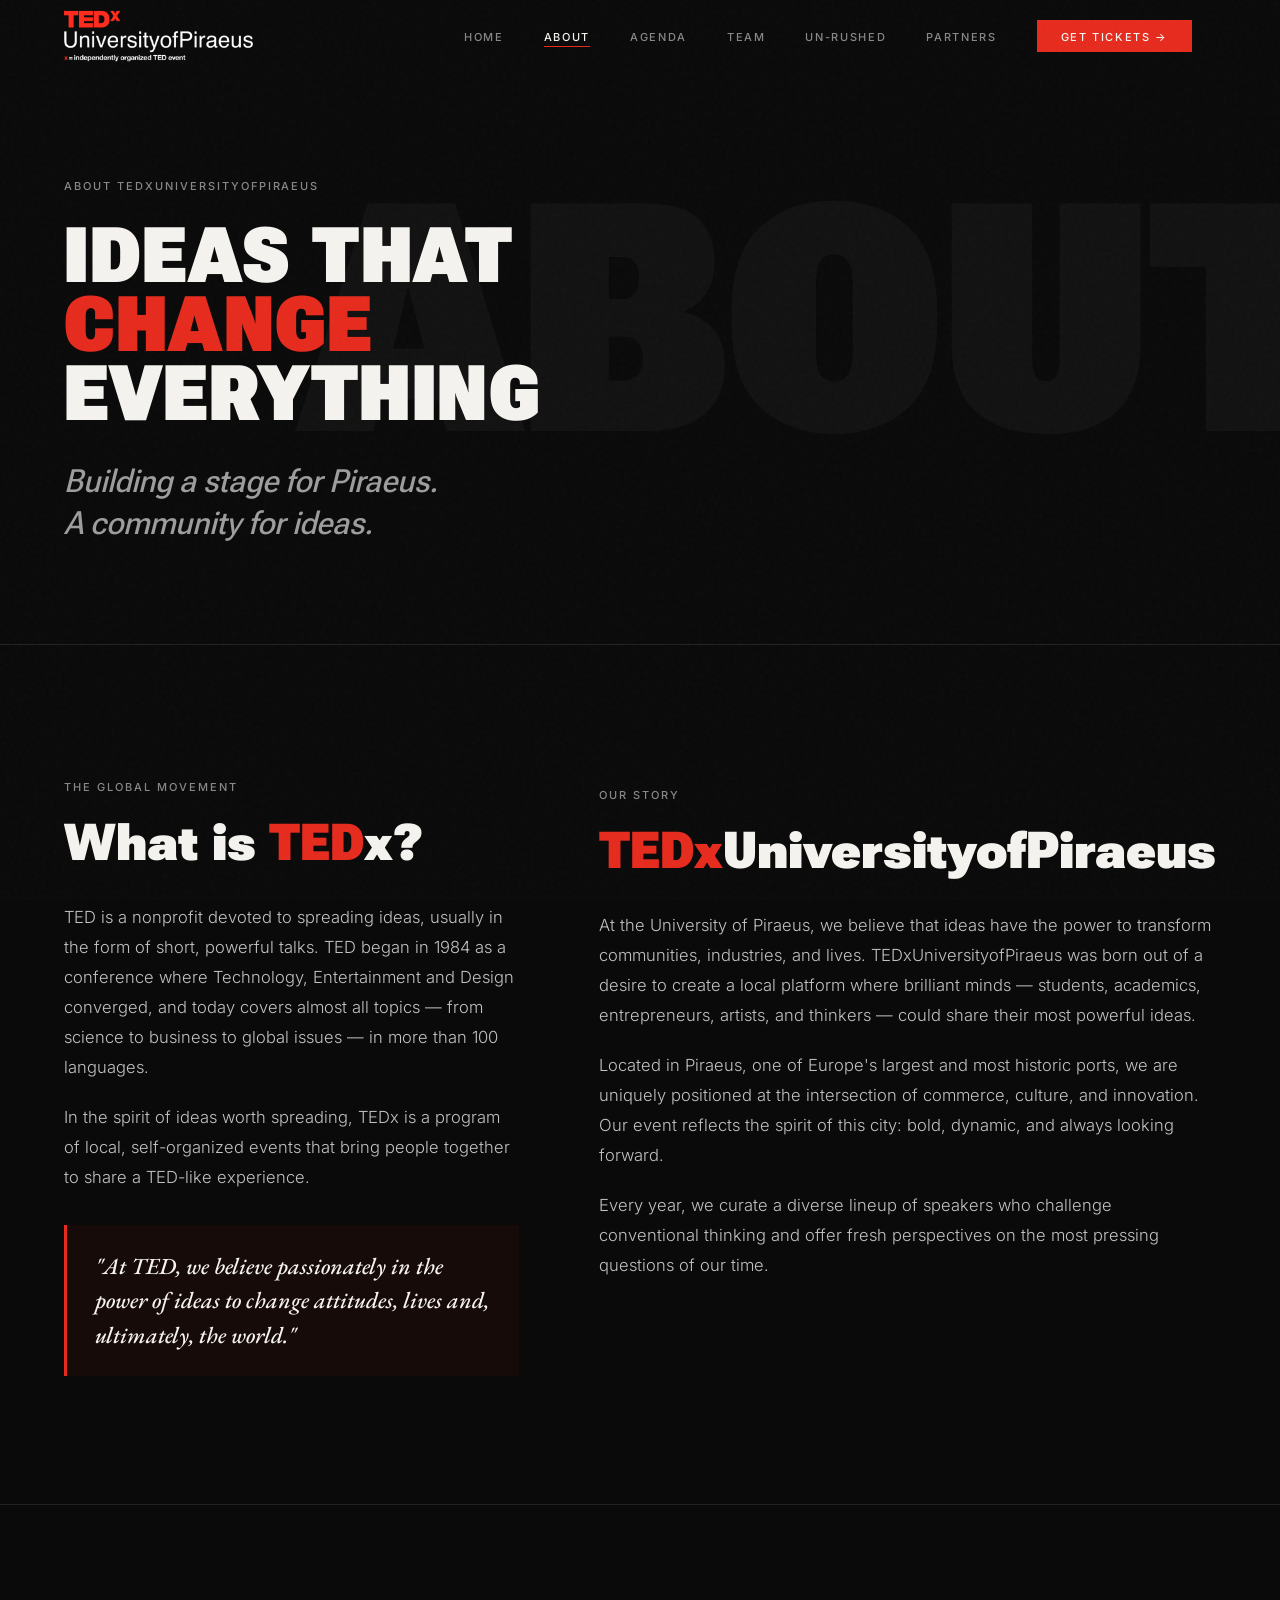
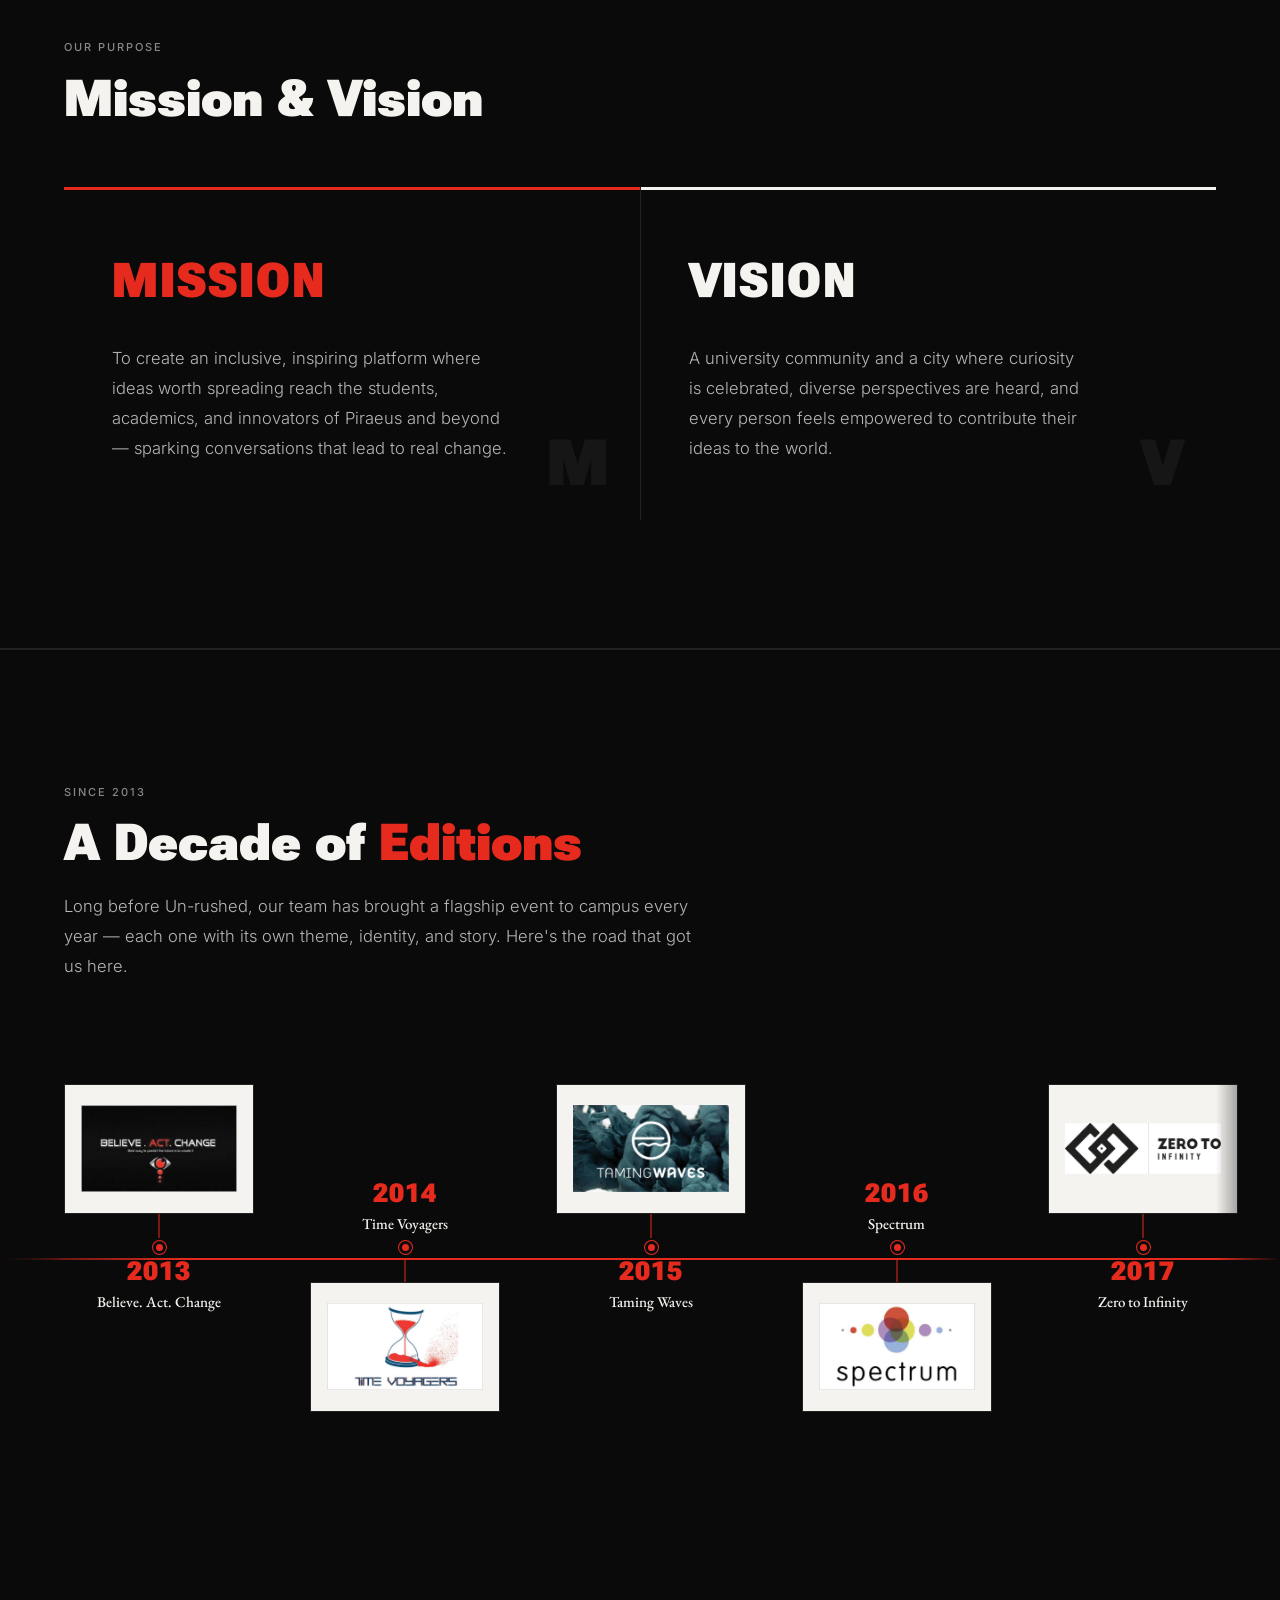
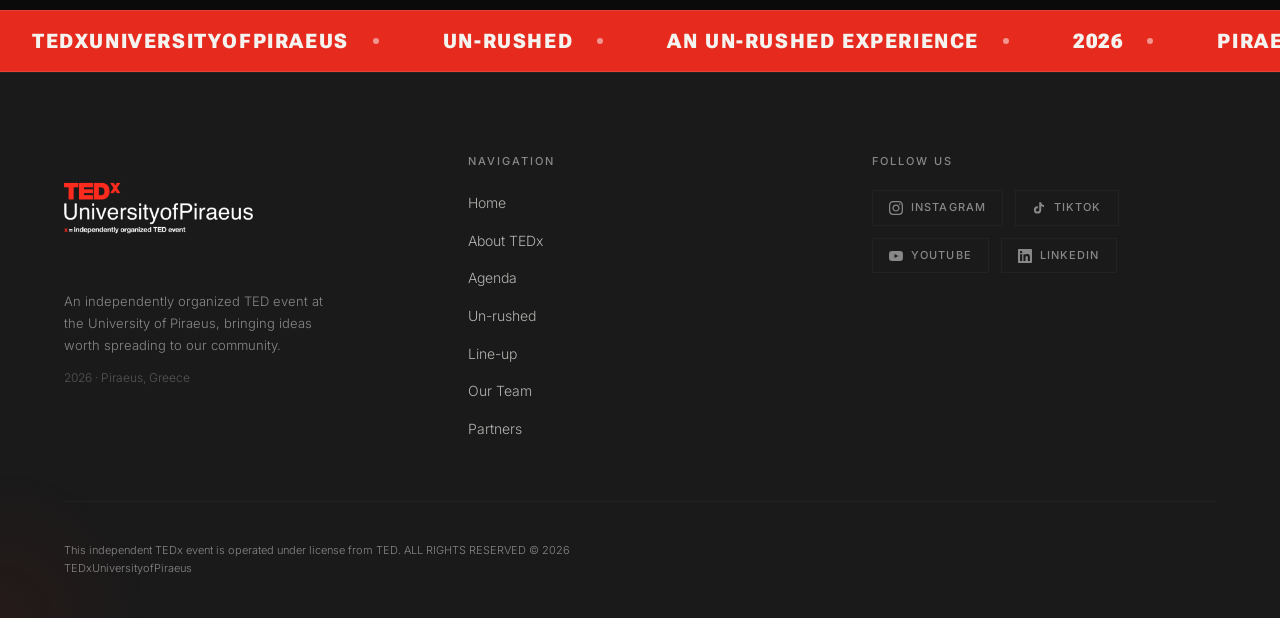
==== commit 6a17fae3: "Add files via upload" ====
--- a/about.html
+++ b/about.html
@@ -22,7 +22,7 @@
       Ideas That<br><span style="color:var(--red);">Change</span><br>Everything
     </h1>
     <p class="t-subheading anim-fade-up anim-delay-3" style="margin-top:32px; max-width:600px; color:rgba(255,255,255,0.6);">
-      Building a stage for Piraeus. A community for ideas.
+      Building a stage for Piraeus. <br> A community for ideas.
     </p>
   </div>
 </section>
@@ -43,7 +43,7 @@
 
       <div class="tedx-explain-right reveal" style="padding-top:8px;">
         <span class="t-label">Our Story</span>
-        <h2 class="t-heading" style="margin-top:16px; margin-bottom:32px;">TEDx<span style="color:var(--red);">University</span><br>of Piraeus</h2>
+        <h2 class="t-heading" style="margin-top:16px; margin-bottom:32px;"><span style="color:var(--red);">TEDx</span>UniversityofPiraeus</h2>
 
         <p style="font-size:clamp(15px,1.3vw,18px);line-height:1.8;color:rgba(255,255,255,0.75);margin-bottom:20px;">
           At the University of Piraeus, we believe that ideas have the power to transform communities, industries, and lives. TEDxUniversityofPiraeus was born out of a desire to create a local platform where brilliant minds — students, academics, entrepreneurs, artists, and thinkers — could share their most powerful ideas.
--- a/css/style.css
+++ b/css/style.css
@@ -50,7 +50,7 @@
 }
 
 .nav-logo-img {
-  height: 56px;
+  height: 110px;
   width: auto;
   display: block;
 }
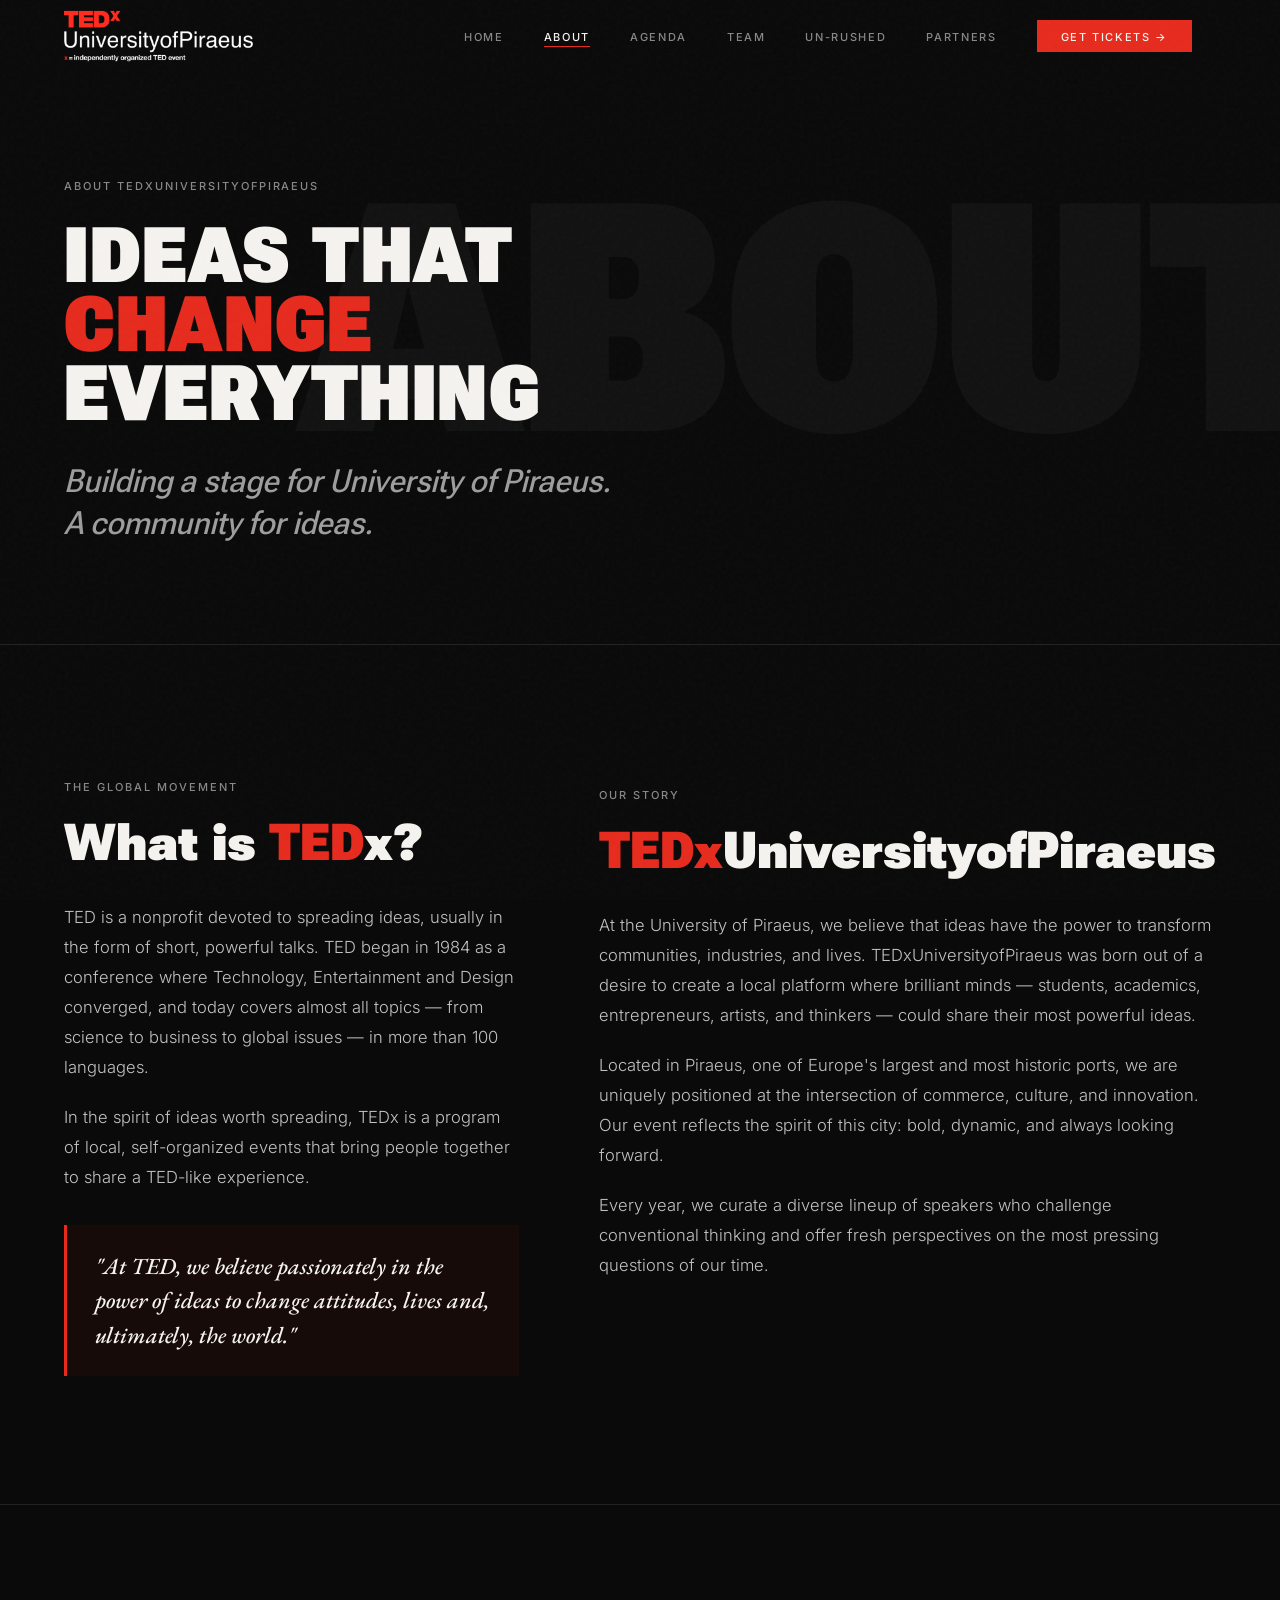
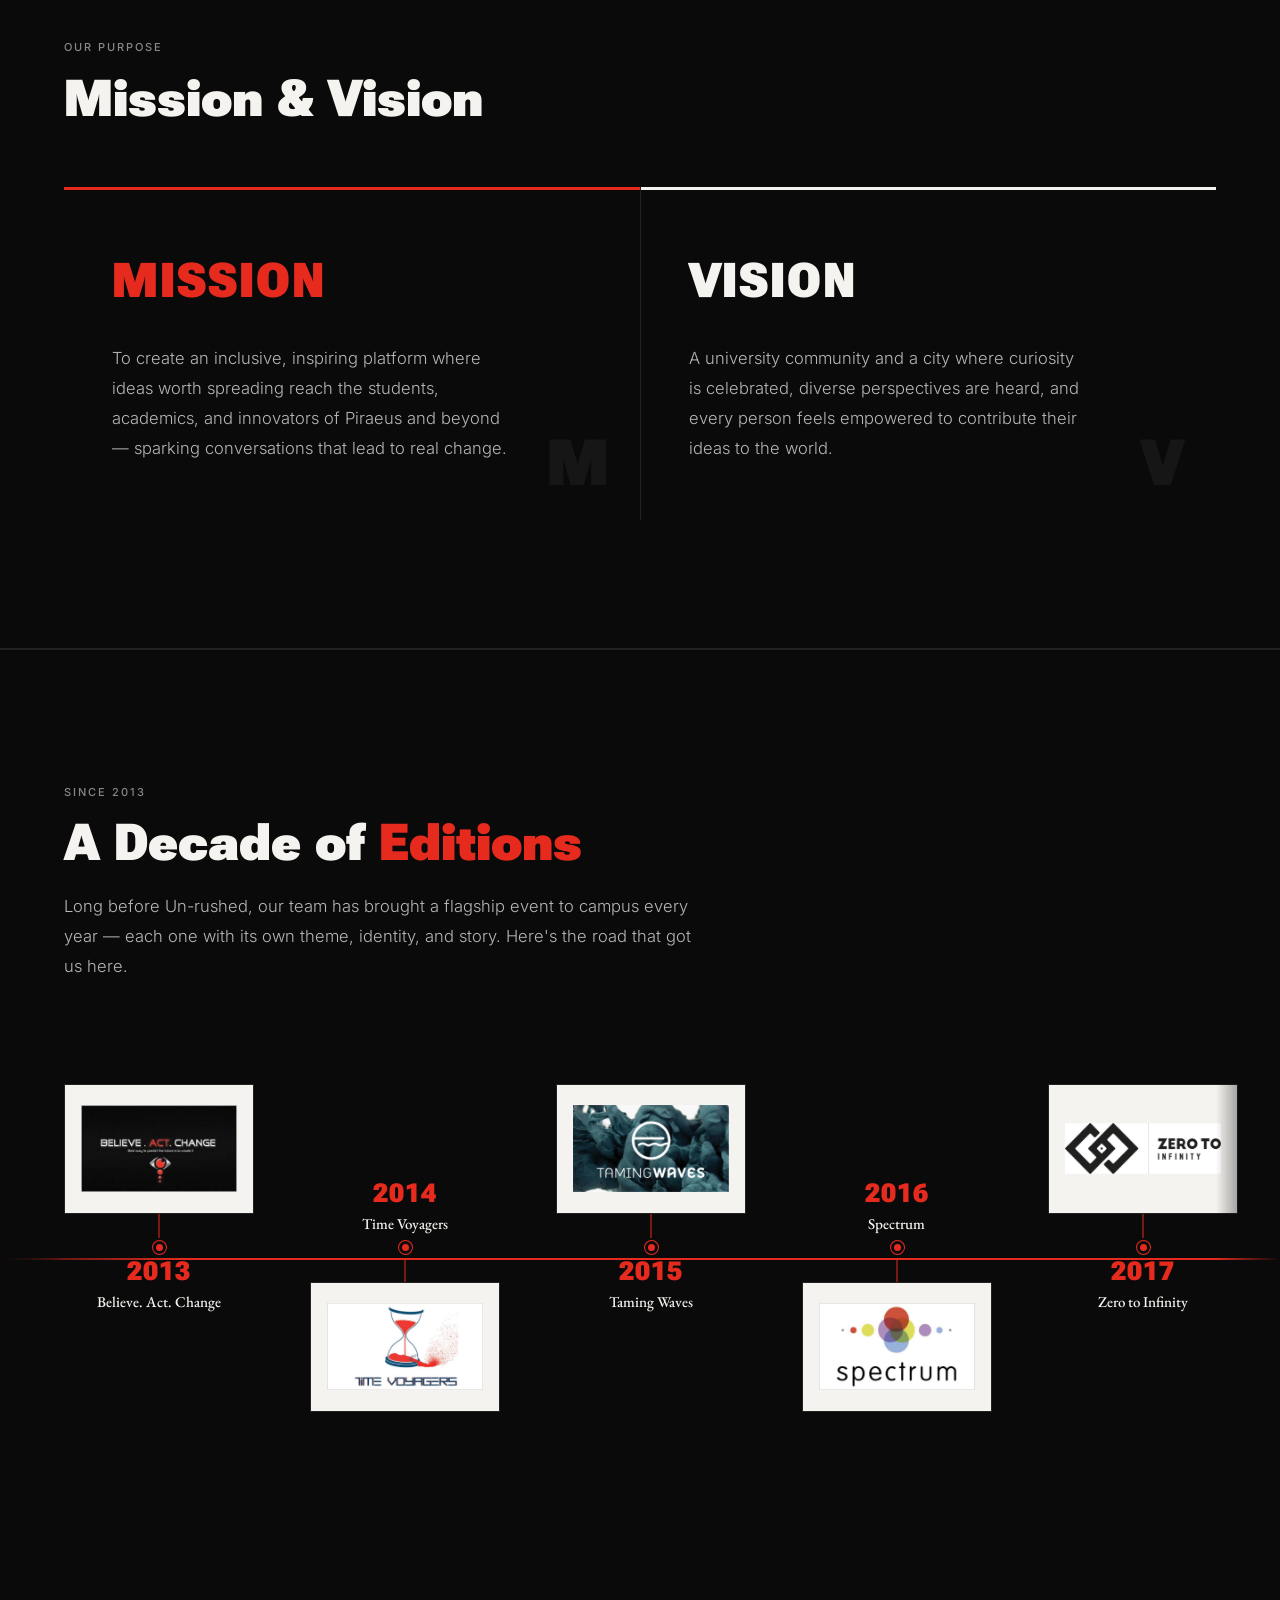
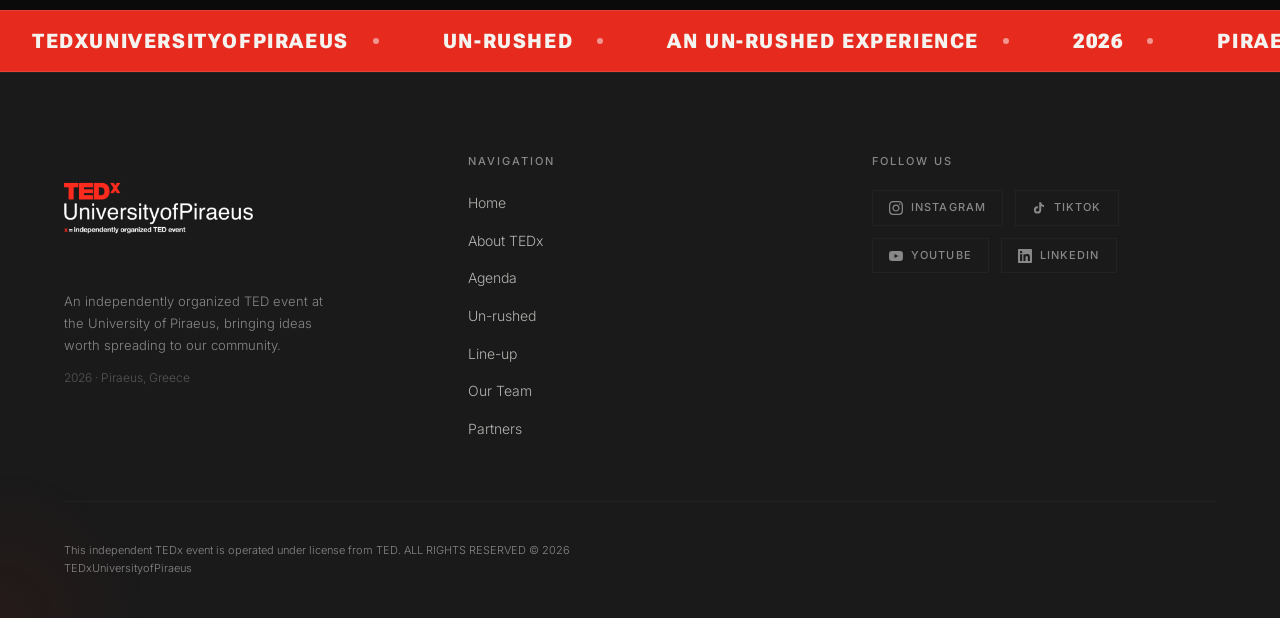
==== commit 835b7d43: "Update about.html" ====
--- a/about.html
+++ b/about.html
@@ -22,7 +22,7 @@
       Ideas That<br><span style="color:var(--red);">Change</span><br>Everything
     </h1>
     <p class="t-subheading anim-fade-up anim-delay-3" style="margin-top:32px; max-width:600px; color:rgba(255,255,255,0.6);">
-      Building a stage for Piraeus. <br> A community for ideas.
+      Building a stage for University of Piraeus. <br> A community for ideas.
     </p>
   </div>
 </section>
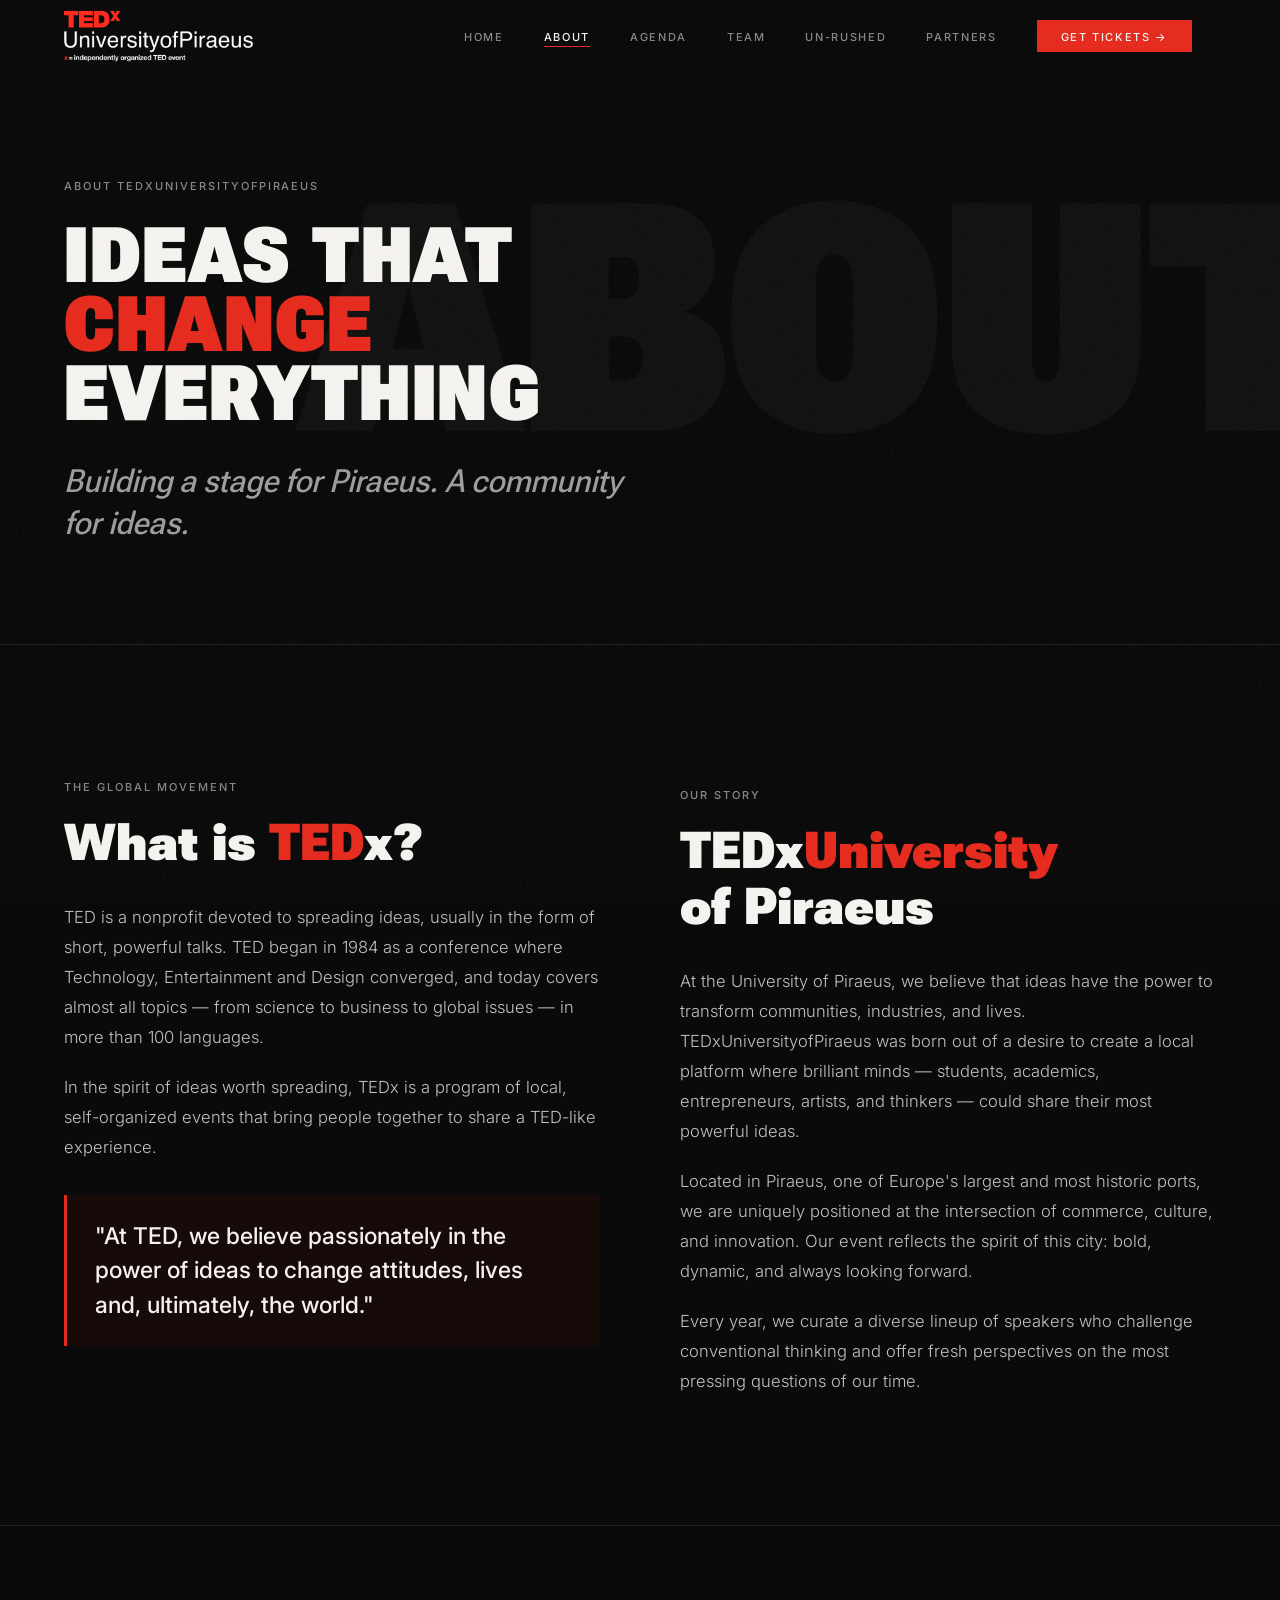
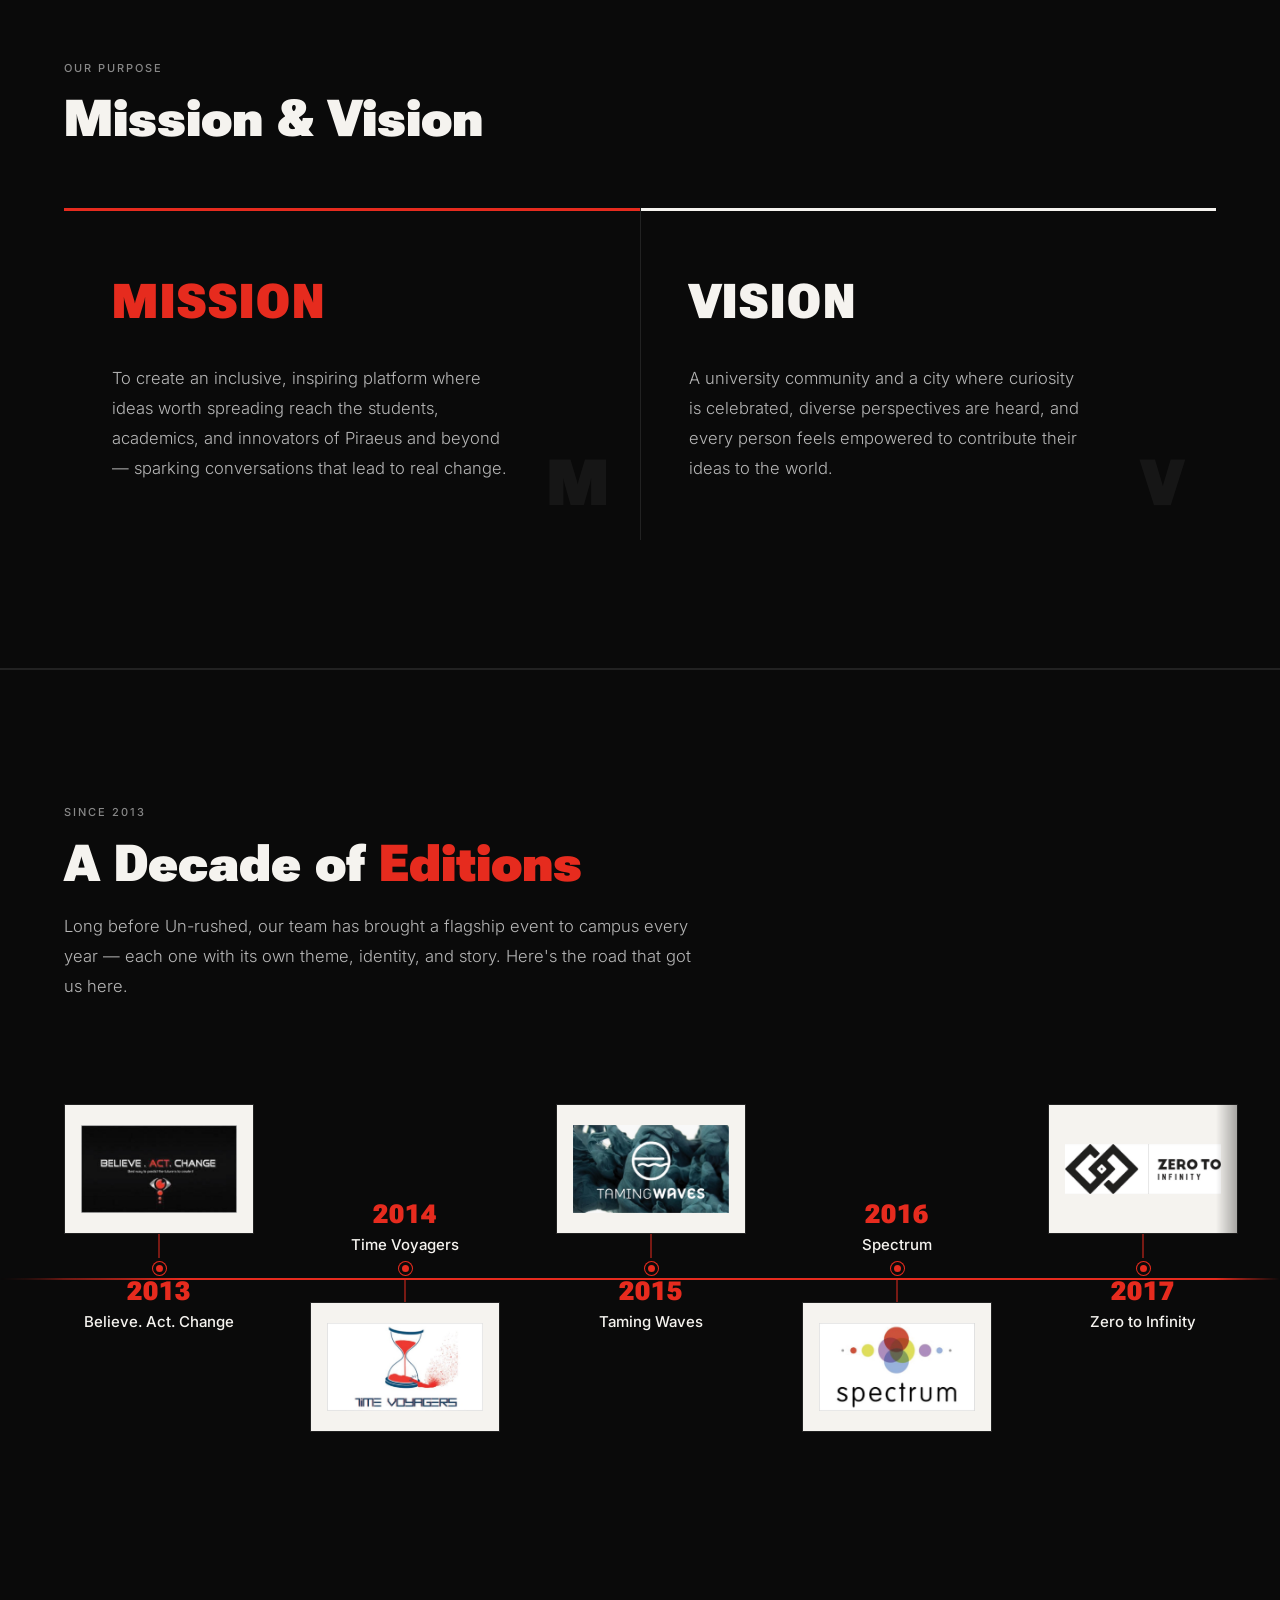
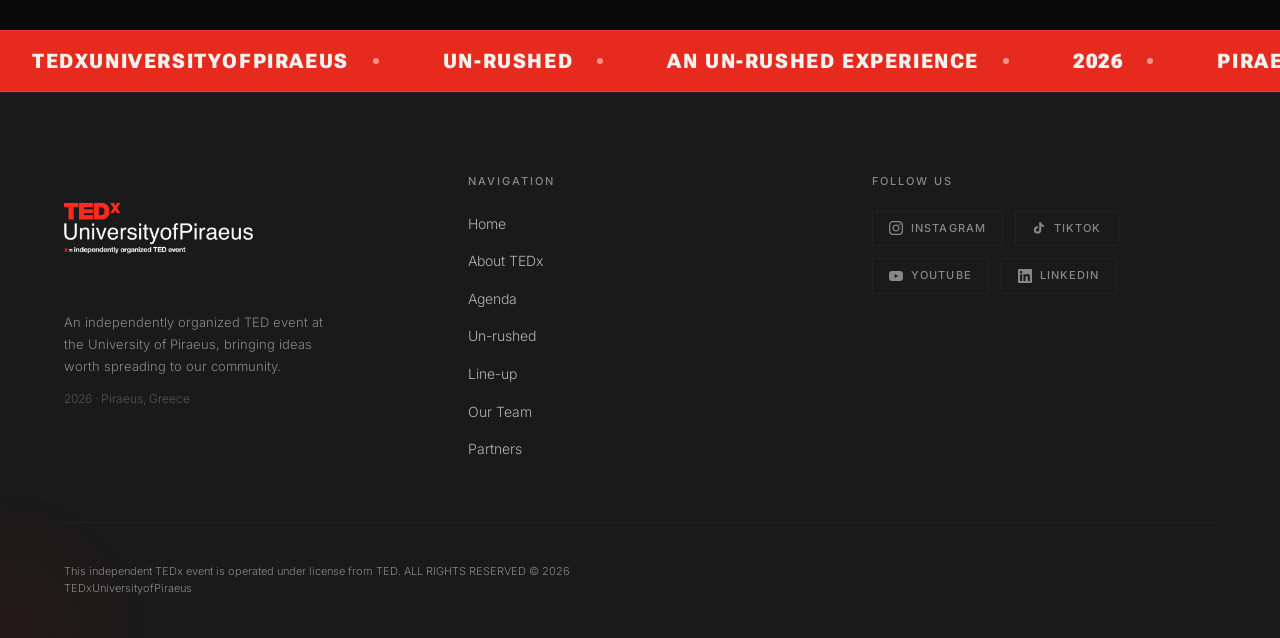
==== commit 8fb7105f: "changes" ====
--- a/about.html
+++ b/about.html
@@ -4,6 +4,24 @@
   <meta charset="UTF-8">
   <meta name="viewport" content="width=device-width, initial-scale=1.0">
   <title>About — TEDxUniversityofPiraeus 2026</title>
+  <meta name="description" content="Who we are: an independently organized TED event run by students of the University of Piraeus.">
+  <link rel="canonical" href="https://tedxuniversityofpiraeus.gr/about.html">
+
+  <!-- Link previews (WhatsApp / Facebook / LinkedIn) -->
+  <meta property="og:type" content="website">
+  <meta property="og:site_name" content="TEDxUniversityofPiraeus">
+  <meta property="og:locale" content="el_GR">
+  <meta property="og:url" content="https://tedxuniversityofpiraeus.gr/about.html">
+  <meta property="og:title" content="About — TEDxUniversityofPiraeus 2026">
+  <meta property="og:description" content="Who we are: an independently organized TED event run by students of the University of Piraeus.">
+  <meta property="og:image" content="https://tedxuniversityofpiraeus.gr/images/unrushed/trailer-poster.jpg">
+  <meta property="og:image:width" content="1280">
+  <meta property="og:image:height" content="720">
+  <meta property="og:image:alt" content="TEDxUniversityofPiraeus 2026 — Un-rushed">
+  <meta name="twitter:card" content="summary_large_image">
+  <meta name="twitter:title" content="About — TEDxUniversityofPiraeus 2026">
+  <meta name="twitter:description" content="Who we are: an independently organized TED event run by students of the University of Piraeus.">
+  <meta name="twitter:image" content="https://tedxuniversityofpiraeus.gr/images/unrushed/trailer-poster.jpg">
   <link rel="icon" href="images/favicon.png" type="image/png">
   <link rel="apple-touch-icon" href="images/apple-touch-icon.png">
   <link rel="stylesheet" href="css/style.css">
@@ -22,7 +40,7 @@
       Ideas That<br><span style="color:var(--red);">Change</span><br>Everything
     </h1>
     <p class="t-subheading anim-fade-up anim-delay-3" style="margin-top:32px; max-width:600px; color:rgba(255,255,255,0.6);">
-      Building a stage for University of Piraeus. <br> A community for ideas.
+      Building a stage for Piraeus. A community for ideas.
     </p>
   </div>
 </section>
@@ -43,7 +61,7 @@
 
       <div class="tedx-explain-right reveal" style="padding-top:8px;">
         <span class="t-label">Our Story</span>
-        <h2 class="t-heading" style="margin-top:16px; margin-bottom:32px;"><span style="color:var(--red);">TEDx</span>UniversityofPiraeus</h2>
+        <h2 class="t-heading" style="margin-top:16px; margin-bottom:32px;">TEDx<span style="color:var(--red);">University</span><br>of Piraeus</h2>
 
         <p style="font-size:clamp(15px,1.3vw,18px);line-height:1.8;color:rgba(255,255,255,0.75);margin-bottom:20px;">
           At the University of Piraeus, we believe that ideas have the power to transform communities, industries, and lives. TEDxUniversityofPiraeus was born out of a desire to create a local platform where brilliant minds — students, academics, entrepreneurs, artists, and thinkers — could share their most powerful ideas.
--- a/css/about.css
+++ b/css/about.css
@@ -52,9 +52,8 @@
     }
 
     .tedx-highlight-box p {
-      font-family: var(--font-serif);
+      font-family: var(--font-body);
       font-weight: 500;
-      font-style: italic;
       font-size: clamp(18px, 1.8vw, 24px);
       line-height: 1.5;
       color: var(--white);
@@ -270,7 +269,7 @@
     }
 
     .chrono-caption {
-      font-family: var(--font-serif);
+      font-family: var(--font-body);
       font-weight: 500;
       font-size: 15px;
       color: var(--white);
